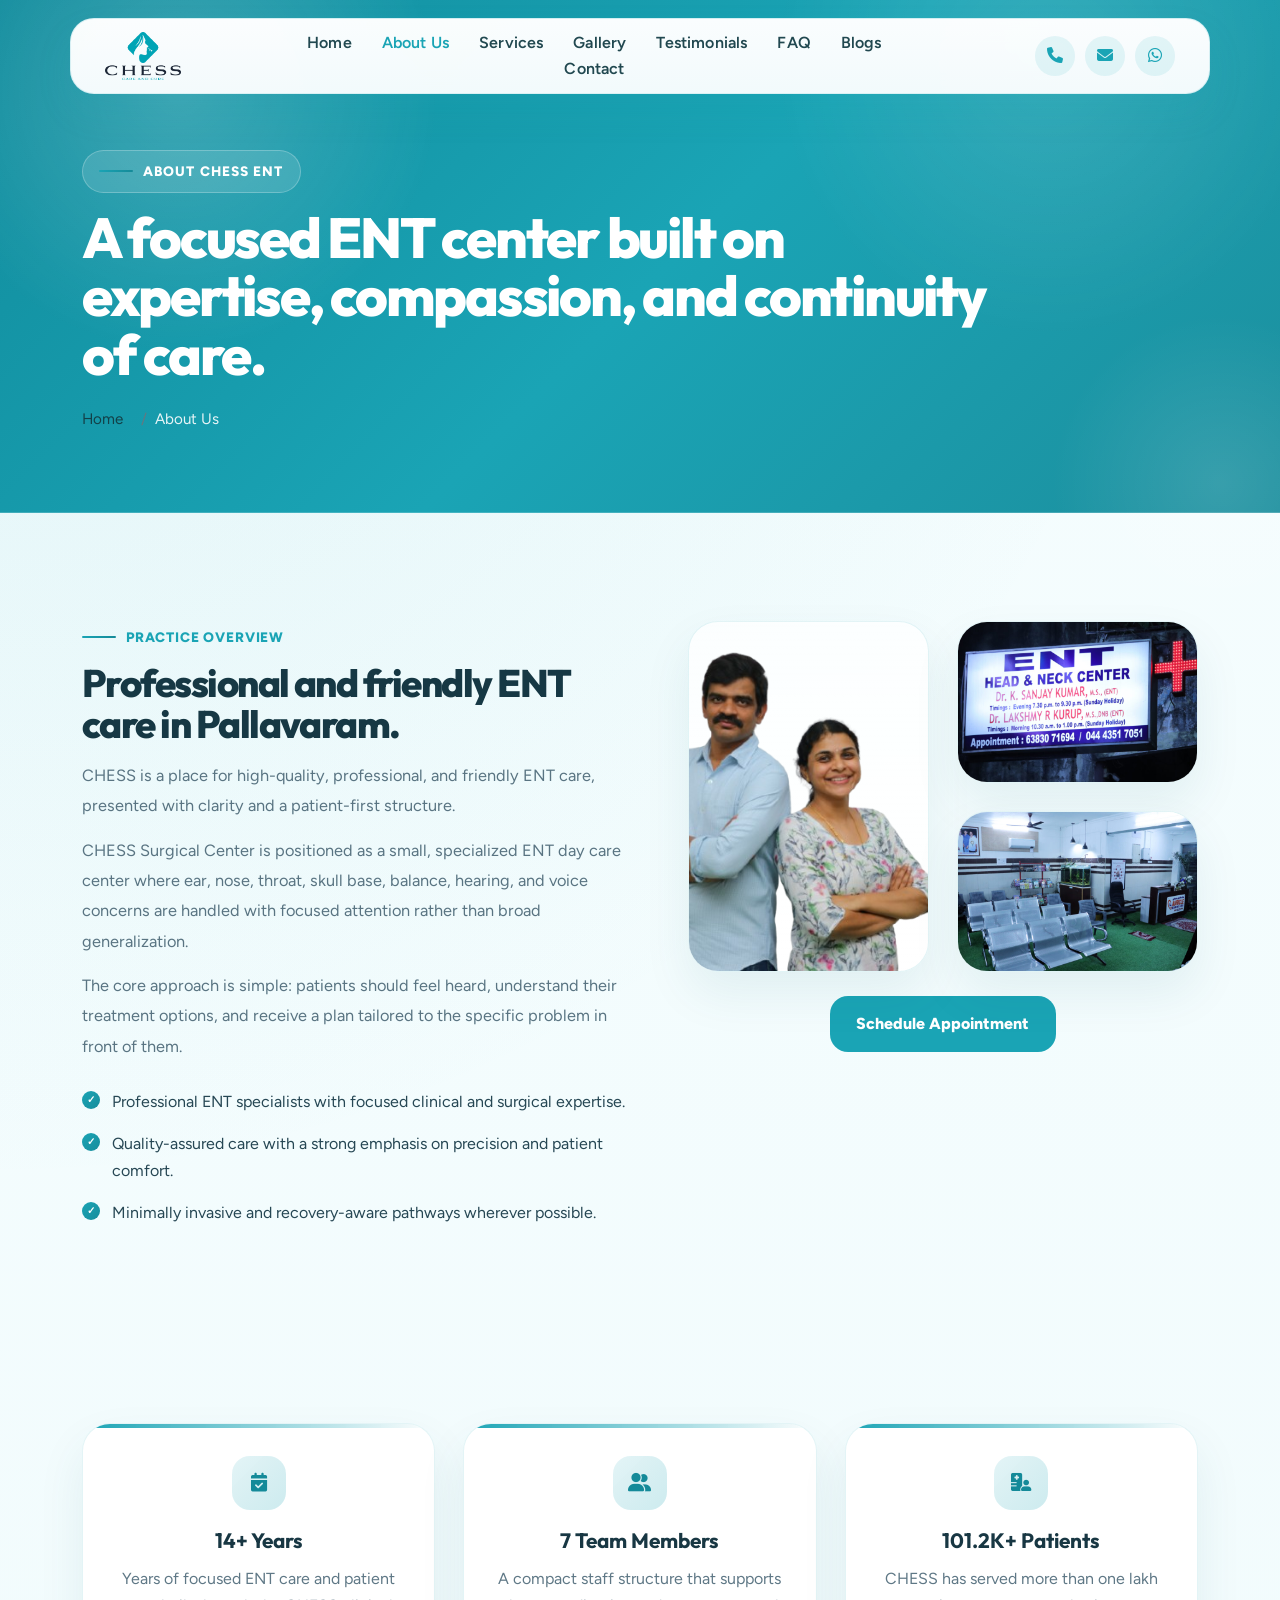
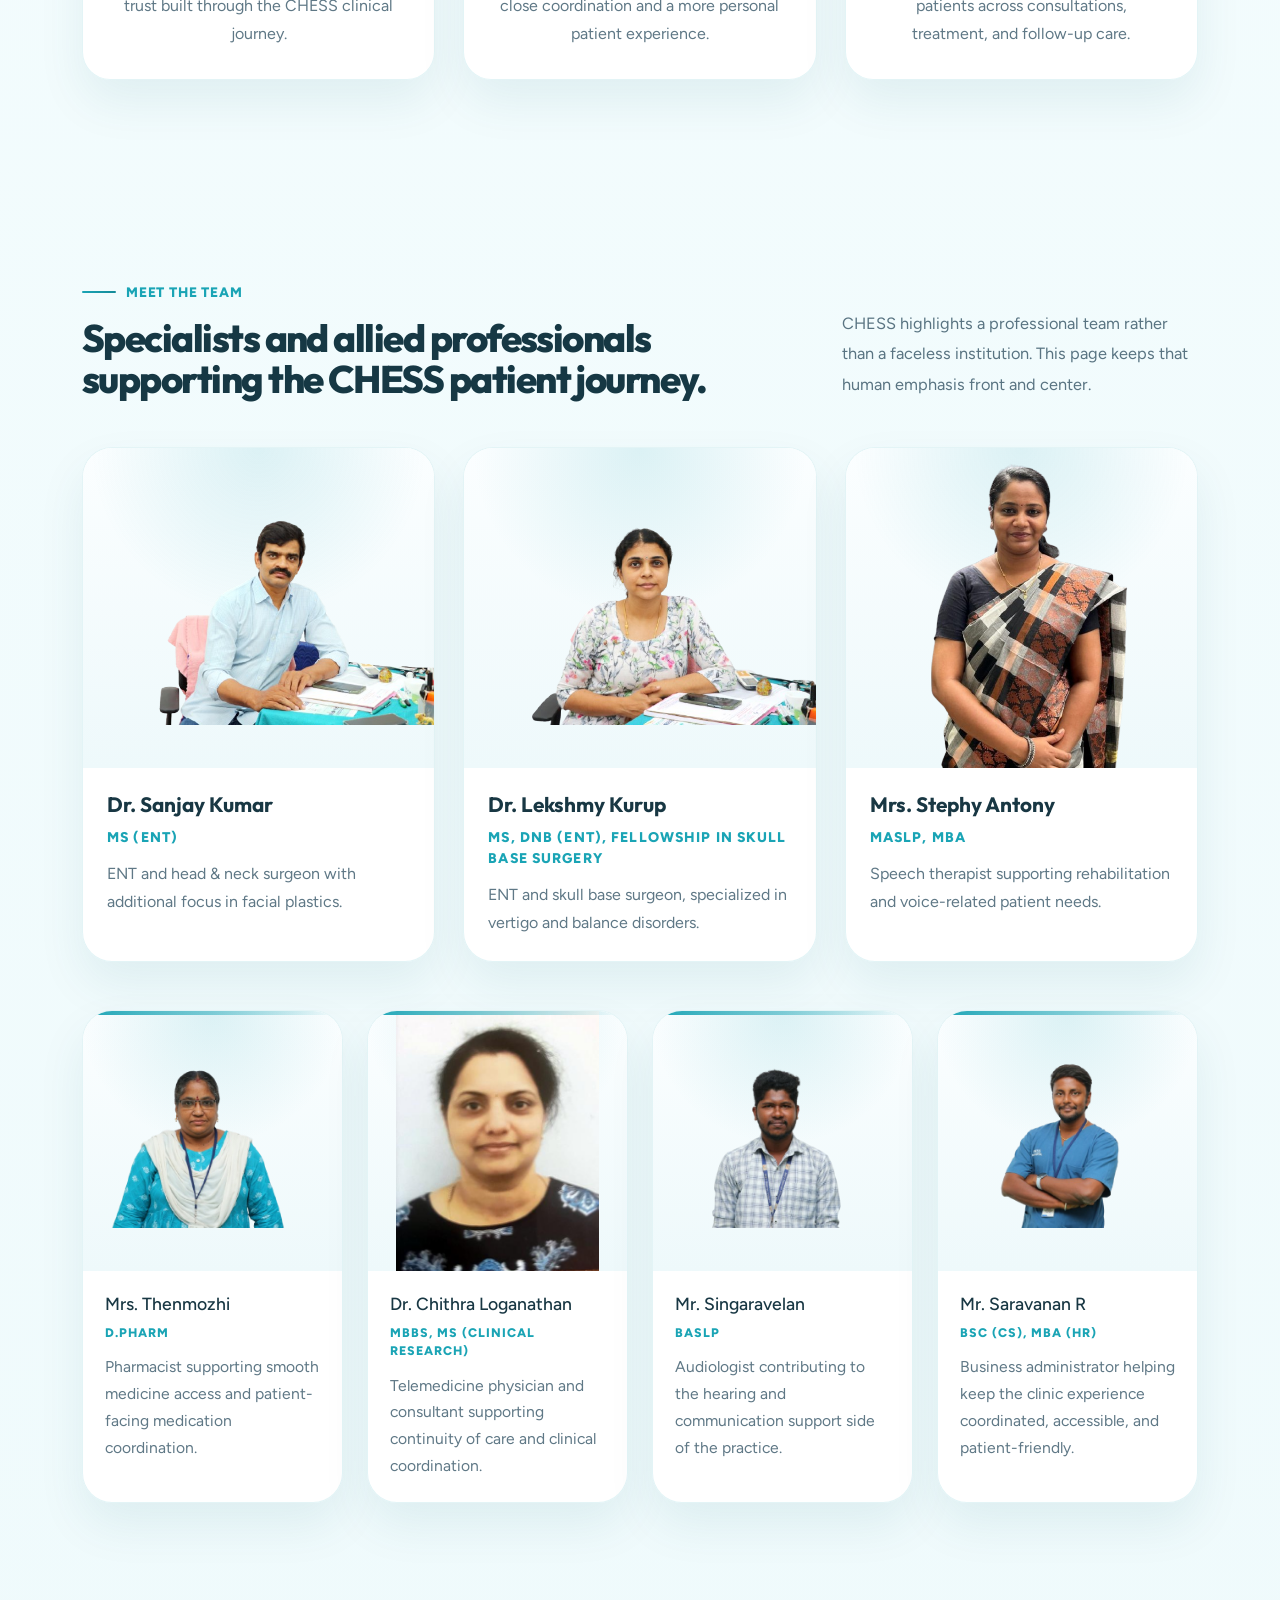
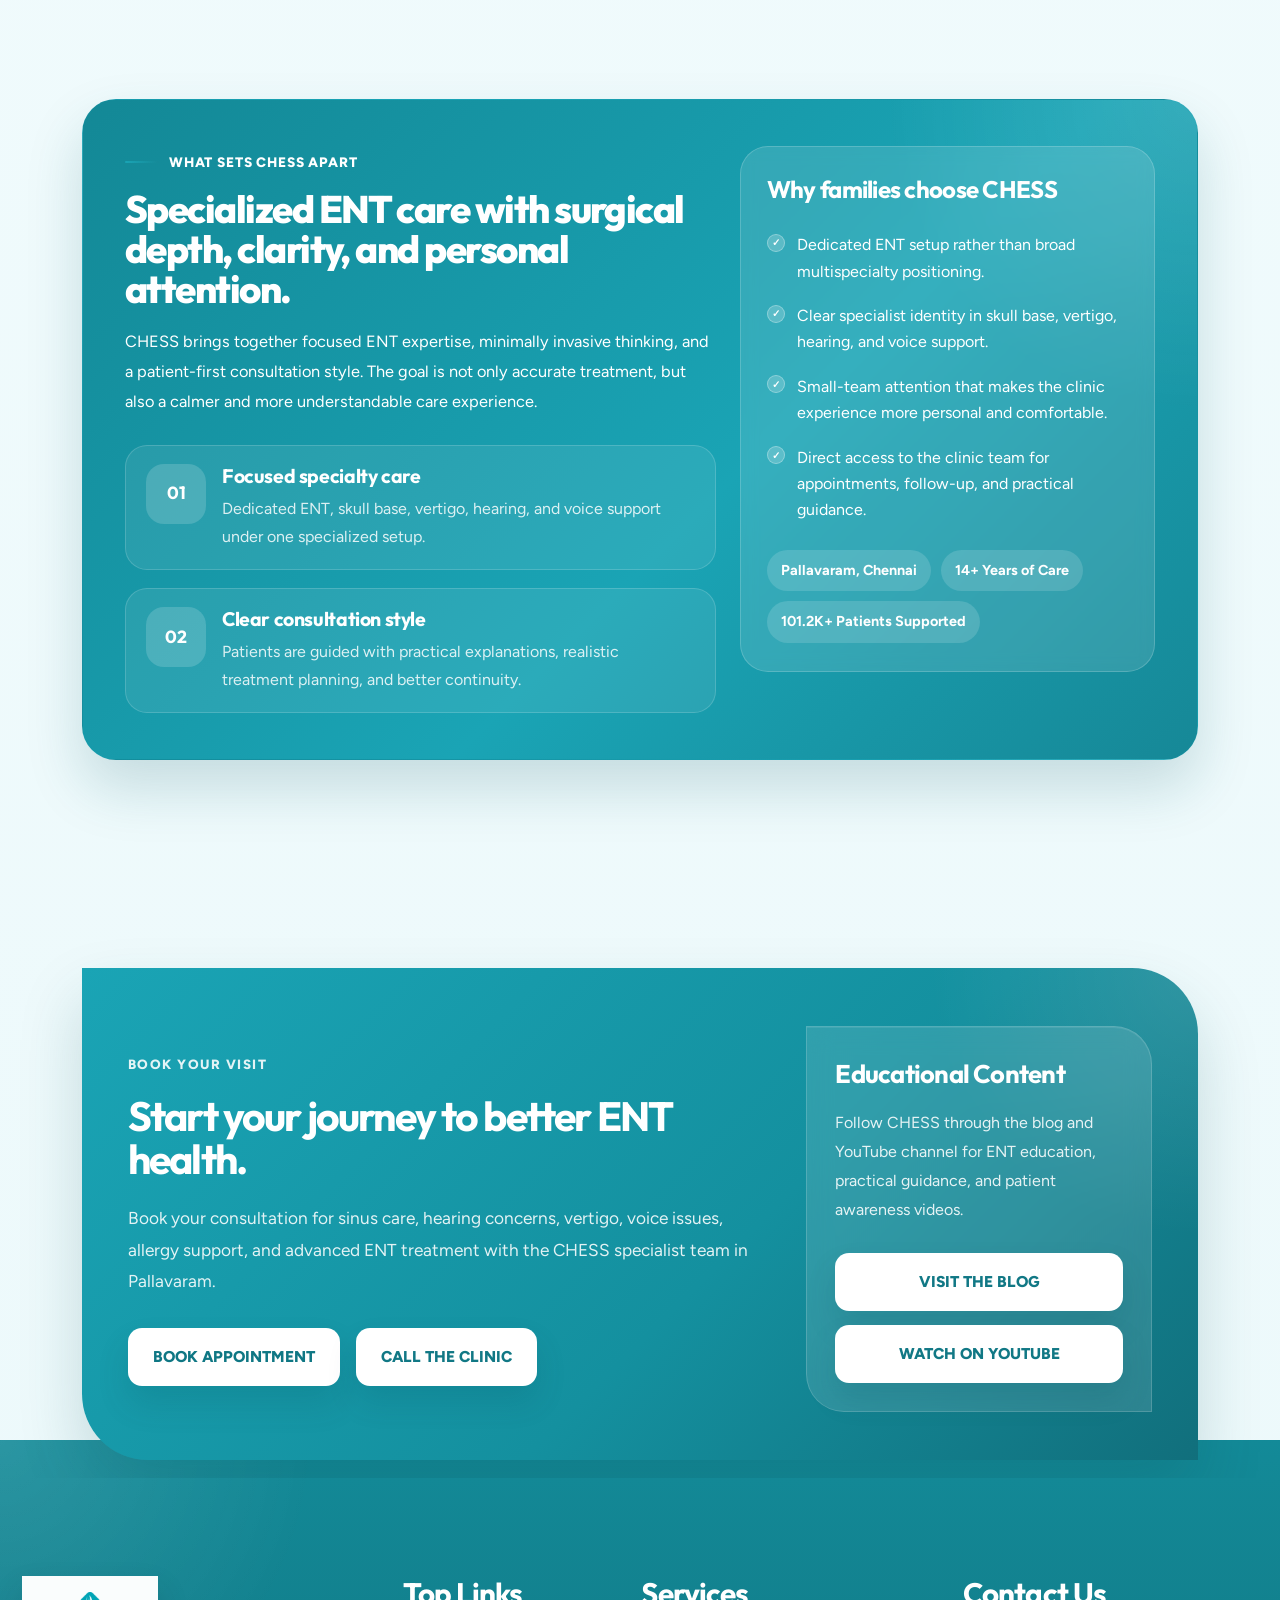
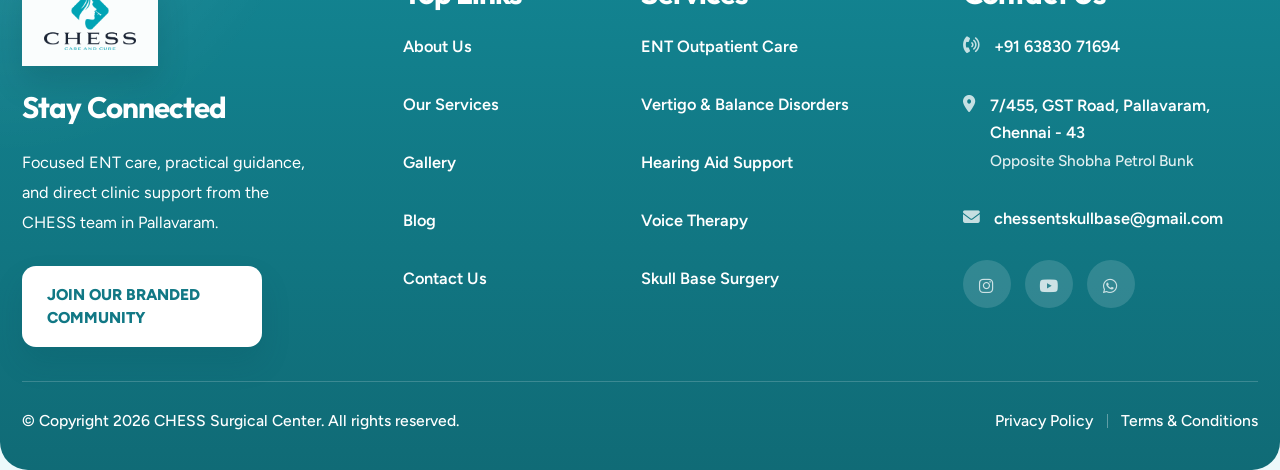
==== about.html @ 8b51508a "Initial commit" ====
<!DOCTYPE html>
<html lang="en">
<head>
  <meta charset="UTF-8">
  <meta name="viewport" content="width=device-width, initial-scale=1.0">
  <title>About CHESS ENT | CHESS Surgical Center</title>
  <meta name="description" content="Learn about CHESS ENT in Pallavaram, Chennai, including the specialist team, patient-first approach, and focused ENT care philosophy of CHESS Surgical Center.">
  <link rel="icon" href="assets/img/chessent/logo.png" type="image/png">
  <link rel="stylesheet" href="assets/css/plugins/bootstrap.min.css">
  <link rel="stylesheet" href="assets/css/plugins/fontawesome.css">
  <link rel="stylesheet" href="assets/css/plugins/owlcarousel.min.css">
  <link rel="stylesheet" href="assets/css/plugins/magnific-popup.css">
  <link rel="stylesheet" href="assets/css/plugins/nice-select.css">
  <link rel="stylesheet" href="assets/css/plugins/aos.css">
  <link rel="stylesheet" href="assets/css/main.css">
  <link rel="stylesheet" href="assets/css/chessent.css">
</head>
<body class="homepage8-body chessent-site chessent-index chessent-inner-page">
  <div class="chessent-preloader" data-chessent-preloader aria-hidden="true">
    <div class="chessent-preloader__panel">
      <div class="chessent-preloader__visual">
        <svg class="chessent-preloader__svg" viewBox="0 0 240 240" xmlns="http://www.w3.org/2000/svg" role="presentation">
          <defs>
            <linearGradient id="chessent-loader-gradient" x1="36" y1="36" x2="204" y2="204" gradientUnits="userSpaceOnUse">
              <stop offset="0%" stop-color="#1aa4b5"></stop>
              <stop offset="100%" stop-color="#117684"></stop>
            </linearGradient>
            <clipPath id="chessent-loader-logo-clip">
              <circle cx="120" cy="120" r="40"></circle>
            </clipPath>
          </defs>
          <circle class="chessent-preloader__orbit chessent-preloader__orbit--outer" cx="120" cy="120" r="92" stroke="url(#chessent-loader-gradient)"></circle>
          <circle class="chessent-preloader__orbit chessent-preloader__orbit--inner" cx="120" cy="120" r="74"></circle>
          <path class="chessent-preloader__pulse" d="M40 124h34l16-28 27 50 20-31 16 9h47"></path>
          <g class="chessent-preloader__logo-mark">
            <circle class="chessent-preloader__logo-disc" cx="120" cy="120" r="50"></circle>
            <image class="chessent-preloader__logo-image" href="assets/img/chessent/logo.png" x="24" y="82" width="192" height="120" clip-path="url(#chessent-loader-logo-clip)" preserveAspectRatio="xMidYMid meet"></image>
          </g>
        </svg>
      </div>
      <p class="chessent-preloader__eyebrow">CHESS Surgical Center</p>
      <p class="chessent-preloader__copy">Preparing your visit<span></span></p>
    </div>
  </div>
  <header class="vl-header-area vl-transparent-header">
    <div class="container">
      <div class="row align-items-center row-bg1">
        <div class="col-lg-2 col-7">
          <div class="vl-logo">
            <a href="index.html" aria-label="CHESS Surgical Center">
              <img src="assets/img/chessent/logo.png" alt="CHESS Surgical Center logo">
            </a>
          </div>
        </div>
        <div class="col-lg-7 d-none d-lg-block">
          <div class="vl-main-menu text-center">
            <nav class="vl-mobile-menu-active">
              <ul>
                <li><a href="index.html">Home</a></li>
                <li><a href="about.html" class="nav-link active">About Us</a></li>
                <li><a href="services.html">Services</a></li>
                <li><a href="Gallery.html">Gallery</a></li>
                <li><a href="testimonial.html">Testimonials</a></li>
                <li><a href="faq.html">FAQ</a></li>
                <li><a href="https://drksk.exlyapp.com/blog" target="_blank" rel="noopener noreferrer">Blogs</a></li>
                <li><a href="contact.html">Contact</a></li>
              </ul>
            </nav>
          </div>
        </div>
        <div class="col-lg-3 col-5">
          <div class="vl-hero-btn d-none d-lg-block">
            <div class="btn-area1 text-end">
              <ul>
                <li><a href="tel:+916383071694" aria-label="Call CHESS Surgical Center"><i class="fa-solid fa-phone"></i></a></li>
                <li><a href="mailto:chessentskullbase@gmail.com" aria-label="Email CHESS Surgical Center"><i class="fa-solid fa-envelope"></i></a></li>
                <li><a href="https://wa.me/916383071694" target="_blank" rel="noopener noreferrer" aria-label="WhatsApp CHESS Surgical Center"><i class="fa-brands fa-whatsapp"></i></a></li>
              </ul>
            </div>
          </div>
          <div class="vl-header-action-item d-lg-none">
            <button class="vl-offcanvas-toggle" type="button" aria-label="Open menu">
              <i class="fa-solid fa-bars-staggered"></i>
            </button>
          </div>
        </div>
      </div>
    </div>
  </header>

  <div class="vl-offcanvas">
    <div class="vl-offcanvas-header d-flex align-items-center justify-content-between mb-30">
      <div class="vl-offcanvas-logo-wrap">
        <img class="vl-offcanvas-logo" src="assets/img/chessent/logo.png" alt="CHESS Surgical Center logo">
      </div>
      <div class="vl-offcanvas-close">
        <button class="vl-offcanvas-close-toggle" type="button" aria-label="Close menu">
          <i class="fa-solid fa-xmark"></i>
        </button>
      </div>
    </div>
    <div class="vl-offcanvas-menu mb-40">
      <nav></nav>
    </div>
    <div class="vl-offcanvas-info mb-30">
      <span><a href="tel:+916383071694"><i class="fa-solid fa-phone"></i> +91 63830 71694</a></span>
      <span><a href="tel:+917449220100"><i class="fa-solid fa-phone-volume"></i> +91 74492 20100</a></span>
      <span><a href="mailto:chessentskullbase@gmail.com"><i class="fa-solid fa-envelope"></i> chessentskullbase@gmail.com</a></span>
      <span><a href="contact.html"><i class="fa-solid fa-location-dot"></i> 7/455, GST Road, Pallavaram, Chennai - 43</a></span>
    </div>
    <div class="jyoti-community-card chessent-offcanvas-card">
      <h3>Focused ENT care with direct access to the clinic team.</h3>
      <p>Calling time is 10 AM to 10 PM. Book appointments quickly through phone or WhatsApp.</p>
      <a class="jyoti-community-btn chessent-community-btn" href="https://wa.me/916383071694" target="_blank" rel="noopener noreferrer">Book Appointment on WhatsApp</a>
    </div>
  </div>
  <div class="vl-offcanvas-overlay"></div>

  <main>
    <section class="page-hero">
      <div class="container">
        <span class="section-kicker text-white">About CHESS ENT</span>
        <h1 class="section-heading text-white">A focused ENT center built on expertise, compassion, and continuity of care.</h1>
        <nav aria-label="breadcrumb">
          <ol class="breadcrumb mb-0">
            <li class="breadcrumb-item"><a href="index.html">Home</a></li>
            <li class="breadcrumb-item active text-white" aria-current="page">About Us</li>
          </ol>
        </nav>
      </div>
    </section>

    <section class="section-space">
      <div class="container">
        <div class="split-panel">
          <div>
            <span class="section-kicker">Practice Overview</span>
            <h2 class="section-heading">Professional and friendly ENT care in Pallavaram.</h2>
            <div class="section-copy mt-3">
              <p>CHESS is a place for high-quality, professional, and friendly ENT care, presented with clarity and a patient-first structure.</p>
              <p>CHESS Surgical Center is positioned as a small, specialized ENT day care center where ear, nose, throat, skull base, balance, hearing, and voice concerns are handled with focused attention rather than broad generalization.</p>
              <p>The core approach is simple: patients should feel heard, understand their treatment options, and receive a plan tailored to the specific problem in front of them.</p>
            </div>
            <ul class="check-list list-unstyled">
              <li>Professional ENT specialists with focused clinical and surgical expertise.</li>
              <li>Quality-assured care with a strong emphasis on precision and patient comfort.</li>
              <li>Minimally invasive and recovery-aware pathways wherever possible.</li>
            </ul>
          </div>
          <div>
            <div class="mosaic-grid">
              <div class="media-shell"><img src="assets/img/chessent/about-team.png" alt="CHESS practice visual"></div>
              <div class="media-shell"><img src="assets/img/chessent/gallery-2.jpg" alt="CHESS doctors"></div>
              <div class="media-shell"><img src="assets/img/chessent/gallery-6.jpg" alt="CHESS clinic space"></div>
            </div>
            <div class="about-image-cta">
              <a class="btn-brand" href="https://drksk.exlyapp.com/7648fef9-ce8d-4b00-85bf-c547a57aedb8" target="_blank" rel="noopener noreferrer">Schedule Appointment</a>
            </div>
          </div>
        </div>
      </div>
    </section>

    <section class="section-space-sm">
      <div class="container">
        <div class="value-stack">
          <article class="surface-card text-center">
            <div class="icon-chip mx-auto"><i class="fa-solid fa-calendar-check"></i></div>
            <h3>14+ Years</h3>
            <p>Years of focused ENT care and patient trust built through the CHESS clinical journey.</p>
          </article>
          <article class="surface-card text-center">
            <div class="icon-chip mx-auto"><i class="fa-solid fa-user-group"></i></div>
            <h3>7 Team Members</h3>
            <p>A compact staff structure that supports close coordination and a more personal patient experience.</p>
          </article>
          <article class="surface-card text-center">
            <div class="icon-chip mx-auto"><i class="fa-solid fa-hospital-user"></i></div>
            <h3>101.2K+ Patients</h3>
            <p>CHESS has served more than one lakh patients across consultations, treatment, and follow-up care.</p>
          </article>
        </div>
      </div>
    </section>

    <section class="section-space">
      <div class="container">
        <div class="row align-items-end g-4">
          <div class="col-lg-8">
            <span class="section-kicker">Meet the Team</span>
            <h2 class="section-heading">Specialists and allied professionals supporting the CHESS patient journey.</h2>
          </div>
          <div class="col-lg-4">
            <div class="section-copy">
              <p>CHESS highlights a professional team rather than a faceless institution. This page keeps that human emphasis front and center.</p>
            </div>
          </div>
        </div>
        <div class="team-grid mt-5">
          <article class="team-card">
            <img src="assets/img/chessent/dr-sanjay.png" alt="Dr. Sanjay Kumar">
            <div class="team-card-body">
              <h3>Dr. Sanjay Kumar</h3>
              <span class="team-role">MS (ENT)</span>
              <div class="team-meta">ENT and head &amp; neck surgeon with additional focus in facial plastics.</div>
            </div>
          </article>
          <article class="team-card">
            <img src="assets/img/chessent/dr-lekshmy.png" alt="Dr. Lekshmy Kurup">
            <div class="team-card-body">
              <h3>Dr. Lekshmy Kurup</h3>
              <span class="team-role">MS, DNB (ENT), Fellowship in Skull Base Surgery</span>
              <div class="team-meta">ENT and skull base surgeon, specialized in vertigo and balance disorders.</div>
            </div>
          </article>
          <article class="team-card">
            <img src="assets/img/chessent/stephy-antony.png" alt="Mrs. Stephy Antony">
            <div class="team-card-body">
              <h3>Mrs. Stephy Antony</h3>
              <span class="team-role">MASLP, MBA</span>
              <div class="team-meta">Speech therapist supporting rehabilitation and voice-related patient needs.</div>
            </div>
          </article>
        </div>

        <div class="support-grid mt-5">
          <article class="support-card team-support-card">
            <img src="assets/img/chessent/thenmozhi.png" alt="Mrs. Thenmozhi">
            <div class="team-card-body">
              <h3>Mrs. Thenmozhi</h3>
              <span class="team-role">D.Pharm</span>
              <p>Pharmacist supporting smooth medicine access and patient-facing medication coordination.</p>
            </div>
          </article>
          <article class="support-card team-support-card">
            <img src="assets/img/chessent/chithra-loganathan.jpeg" alt="Dr. Chithra Loganathan">
            <div class="team-card-body">
              <h3>Dr. Chithra Loganathan</h3>
              <span class="team-role">MBBS, MS (Clinical Research)</span>
              <p>Telemedicine physician and consultant supporting continuity of care and clinical coordination.</p>
            </div>
          </article>
          <article class="support-card team-support-card">
            <img src="assets/img/chessent/singaravelan.png" alt="Mr. Singaravelan">
            <div class="team-card-body">
              <h3>Mr. Singaravelan</h3>
              <span class="team-role">BASLP</span>
              <p>Audiologist contributing to the hearing and communication support side of the practice.</p>
            </div>
          </article>
          <article class="support-card team-support-card">
            <img src="assets/img/chessent/saravanan-r.png" alt="Mr. Saravanan R">
            <div class="team-card-body">
              <h3>Mr. Saravanan R</h3>
              <span class="team-role">BSc (CS), MBA (HR)</span>
              <p>Business administrator helping keep the clinic experience coordinated, accessible, and patient-friendly.</p>
            </div>
          </article>
        </div>
      </div>
    </section>

    <section class="section-space-sm">
      <div class="container">
        <div class="contact-strip chessent-why-strip">
          <div class="row g-4 align-items-start">
            <div class="col-lg-7">
              <span class="section-kicker text-white">What Sets CHESS Apart</span>
              <h2 class="section-heading text-white">Specialized ENT care with surgical depth, clarity, and personal attention.</h2>
              <div class="section-copy mt-3">
                <p>CHESS brings together focused ENT expertise, minimally invasive thinking, and a patient-first consultation style. The goal is not only accurate treatment, but also a calmer and more understandable care experience.</p>
              </div>
              <div class="chessent-why-points">
                <article class="chessent-why-point">
                  <span class="chessent-why-point-number">01</span>
                  <div>
                    <h3>Focused specialty care</h3>
                    <p>Dedicated ENT, skull base, vertigo, hearing, and voice support under one specialized setup.</p>
                  </div>
                </article>
                <article class="chessent-why-point">
                  <span class="chessent-why-point-number">02</span>
                  <div>
                    <h3>Clear consultation style</h3>
                    <p>Patients are guided with practical explanations, realistic treatment planning, and better continuity.</p>
                  </div>
                </article>
              </div>
            </div>
            <div class="col-lg-5">
              <div class="chessent-why-panel">
                <h3>Why families choose CHESS</h3>
                <ul class="check-list list-unstyled mb-0">
                  <li>Dedicated ENT setup rather than broad multispecialty positioning.</li>
                  <li>Clear specialist identity in skull base, vertigo, hearing, and voice support.</li>
                  <li>Small-team attention that makes the clinic experience more personal and comfortable.</li>
                  <li>Direct access to the clinic team for appointments, follow-up, and practical guidance.</li>
                </ul>
                <div class="chessent-why-tags">
                  <span>Pallavaram, Chennai</span>
                  <span>14+ Years of Care</span>
                  <span>101.2K+ Patients Supported</span>
                </div>
              </div>
            </div>
          </div>
        </div>
      </div>
    </section>

    <section class="chessent-footer-cta-section">
      <div class="container">
        <div class="chessent-footer-cta-shell">
          <div class="chessent-footer-cta-main">
            <span class="chessent-footer-cta-kicker">Book Your Visit</span>
            <h2>Start your journey to better ENT health.</h2>
            <p>Book your consultation for sinus care, hearing concerns, vertigo, voice issues, allergy support, and advanced ENT treatment with the CHESS specialist team in Pallavaram.</p>
            <div class="chessent-footer-cta-actions">
              <a href="https://drksk.exlyapp.com/7648fef9-ce8d-4b00-85bf-c547a57aedb8" class="chessent-cta-light-btn" target="_blank" rel="noopener noreferrer">Book Appointment</a>
              <a href="tel:+916383071694" class="chessent-cta-accent-btn">Call the Clinic</a>
            </div>
          </div>
          <aside class="chessent-footer-cta-side">
            <h3>Educational Content</h3>
            <p>Follow CHESS through the blog and YouTube channel for ENT education, practical guidance, and patient awareness videos.</p>
            <div class="chessent-footer-cta-side-actions">
              <a href="https://drksk.exlyapp.com/blog" target="_blank" rel="noopener noreferrer">Visit the Blog</a>
              <a href="https://youtube.com/@chessentsurgicalcenter?si=B1ahD-DHLv05s_jC" target="_blank" rel="noopener noreferrer">Watch on YouTube</a>
            </div>
          </aside>
        </div>
      </div>
    </section>
  </main>

  <footer class="vl-footer6-section-area">
    <div class="container">
      <div class="chessent-footer-grid">
        <div class="chessent-footer-brand">
          <div class="chessent-footer-logo-badge">
            <img src="assets/img/chessent/logo.png" alt="CHESS Surgical Center logo">
          </div>
          <h3>Stay Connected</h3>
          <p>Focused ENT care, practical guidance, and direct clinic support from the CHESS team in Pallavaram.</p>
          <a class="chessent-footer-join-btn" href="https://drksk.exlyapp.com/f19cac8b-d568-4418-a63f-c0035a0ec953" target="_blank" rel="noopener noreferrer">Join Our Branded Community</a>
        </div>
        <div class="chessent-footer-links">
          <h3>Top Links</h3>
          <ul class="list-unstyled">
            <li><a href="about.html">About Us</a></li>
            <li><a href="services.html">Our Services</a></li>
            <li><a href="Gallery.html">Gallery</a></li>
            <li><a href="https://drksk.exlyapp.com/blog" target="_blank" rel="noopener noreferrer">Blog</a></li>
            <li><a href="contact.html">Contact Us</a></li>
          </ul>
        </div>
        <div class="chessent-footer-links">
          <h3>Services</h3>
          <ul class="list-unstyled">
            <li><a href="services.html">ENT Outpatient Care</a></li>
            <li><a href="services.html">Vertigo &amp; Balance Disorders</a></li>
            <li><a href="services.html">Hearing Aid Support</a></li>
            <li><a href="services.html">Voice Therapy</a></li>
            <li><a href="services.html">Skull Base Surgery</a></li>
          </ul>
        </div>
        <div class="chessent-footer-contact">
          <h3>Contact Us</h3>
          <ul class="list-unstyled">
            <li><i class="fa-solid fa-phone-volume"></i><a href="tel:+916383071694">+91 63830 71694</a></li>
            <li><i class="fa-solid fa-location-dot"></i><a href="contact.html">7/455, GST Road, Pallavaram, Chennai - 43<br><span class="chessent-address-landmark">Opposite Shobha Petrol Bunk</span></a></li>
            <li><i class="fa-solid fa-envelope"></i><a href="mailto:chessentskullbase@gmail.com">chessentskullbase@gmail.com</a></li>
          </ul>
          <ul class="social-links list-unstyled">
            <li><a href="https://www.instagram.com/chess_entsurgicalcenter/" target="_blank" rel="noopener noreferrer" aria-label="Instagram"><i class="fa-brands fa-instagram"></i></a></li>
            <li><a href="https://youtube.com/@chessentsurgicalcenter?si=B1ahD-DHLv05s_jC" target="_blank" rel="noopener noreferrer" aria-label="YouTube"><i class="fa-brands fa-youtube"></i></a></li>
            <li><a href="https://wa.me/916383071694" target="_blank" rel="noopener noreferrer" aria-label="WhatsApp"><i class="fa-brands fa-whatsapp"></i></a></li>
          </ul>
        </div>
      </div>
      <div class="chessent-footer-bottom">
        <span>© Copyright 2026 CHESS Surgical Center. All rights reserved.</span>
        <div class="chessent-footer-bottom-links">
          <a href="contact.html">Privacy Policy</a>
          <a href="contact.html">Terms &amp; Conditions</a>
        </div>
      </div>
    </div>
  </footer>

  <script src="assets/js/plugins/jquery-3-7-1.min.js"></script>
  <script src="assets/js/plugins/bootstrap.min.js"></script>
  <script src="assets/js/plugins/waypoints.js"></script>
  <script src="assets/js/plugins/counter.js"></script>
  <script src="assets/js/plugins/owlcarousel.min.js"></script>
  <script src="assets/js/plugins/magnific-popup.js"></script>
  <script src="assets/js/plugins/nice-select.js"></script>
  <script src="assets/js/plugins/aos.js"></script>
  <script src="assets/js/main.js"></script>
  <script src="assets/js/chessent.js"></script>
</body>
</html>
---- assets/css/plugins/owlcarousel.min.css ----
blog/**
 * Owl Carousel v2.3.4
 * Copyright 2013-2018 David Deutsch
 * Licensed under: SEE LICENSE IN https://github.com/OwlCarousel2/OwlCarousel2/blob/master/LICENSE
 */
 .owl-carousel,.owl-carousel .owl-item{-webkit-tap-highlight-color:transparent;position:relative}.owl-carousel{display:none;width:100%;z-index:1}.owl-carousel .owl-stage{position:relative;-ms-touch-action:pan-Y;touch-action:manipulation;-moz-backface-visibility:hidden}.owl-carousel .owl-stage:after{content:".";display:block;clear:both;visibility:hidden;line-height:0;height:0}.owl-carousel .owl-stage-outer{position:relative;overflow:hidden;-webkit-transform:translate3d(0,0,0)}.owl-carousel .owl-item,.owl-carousel .owl-wrapper{-webkit-backface-visibility:hidden;-moz-backface-visibility:hidden;-ms-backface-visibility:hidden;-webkit-transform:translate3d(0,0,0);-moz-transform:translate3d(0,0,0);-ms-transform:translate3d(0,0,0)}.owl-carousel .owl-item{min-height:1px;float:left;-webkit-backface-visibility:hidden;-webkit-touch-callout:none}.owl-carousel .owl-item img{display:block;width:100%}.owl-carousel .owl-dots.disabled,.owl-carousel .owl-nav.disabled{display:none}.no-js .owl-carousel,.owl-carousel.owl-loaded{display:block}.owl-carousel .owl-dot,.owl-carousel .owl-nav .owl-next,.owl-carousel .owl-nav .owl-prev{cursor:pointer;-webkit-user-select:none;-khtml-user-select:none;-moz-user-select:none;-ms-user-select:none;user-select:none}.owl-carousel .owl-nav button.owl-next,.owl-carousel .owl-nav button.owl-prev,.owl-carousel button.owl-dot{background:0 0;color:inherit;border:none;padding:0!important;font:inherit}.owl-carousel.owl-loading{opacity:0;display:block}.owl-carousel.owl-hidden{opacity:0}.owl-carousel.owl-refresh .owl-item{visibility:hidden}.owl-carousel.owl-drag .owl-item{-ms-touch-action:pan-y;touch-action:pan-y;-webkit-user-select:none;-moz-user-select:none;-ms-user-select:none;user-select:none}.owl-carousel.owl-grab{cursor:move;cursor:grab}.owl-carousel.owl-rtl{direction:rtl}.owl-carousel.owl-rtl .owl-item{float:right}.owl-carousel .animated{animation-duration:1s;animation-fill-mode:both}.owl-carousel .owl-animated-in{z-index:0}.owl-carousel .owl-animated-out{z-index:1}.owl-carousel .fadeOut{animation-name:fadeOut}@keyframes fadeOut{0%{opacity:1}100%{opacity:0}}.owl-height{transition:height .5s ease-in-out}.owl-carousel .owl-item .owl-lazy{opacity:0;transition:opacity .4s ease}.owl-carousel .owl-item .owl-lazy:not([src]),.owl-carousel .owl-item .owl-lazy[src^=""]{max-height:0}.owl-carousel .owl-item img.owl-lazy{transform-style:preserve-3d}.owl-carousel .owl-video-wrapper{position:relative;height:100%;background:#000}.owl-carousel .owl-video-play-icon{position:absolute;height:80px;width:80px;left:50%;top:50%;margin-left:-40px;margin-top:-40px;background:url(owl.video.play.png) no-repeat;cursor:pointer;z-index:1;-webkit-backface-visibility:hidden;transition:transform .1s ease}.owl-carousel .owl-video-play-icon:hover{-ms-transform:scale(1.3,1.3);transform:scale(1.3,1.3)}.owl-carousel .owl-video-playing .owl-video-play-icon,.owl-carousel .owl-video-playing .owl-video-tn{display:none}.owl-carousel .owl-video-tn{opacity:0;height:100%;background-position:center center;background-repeat:no-repeat;background-size:contain;transition:opacity .4s ease}.owl-carousel .owl-video-frame{position:relative;z-index:1;height:100%;width:100%}
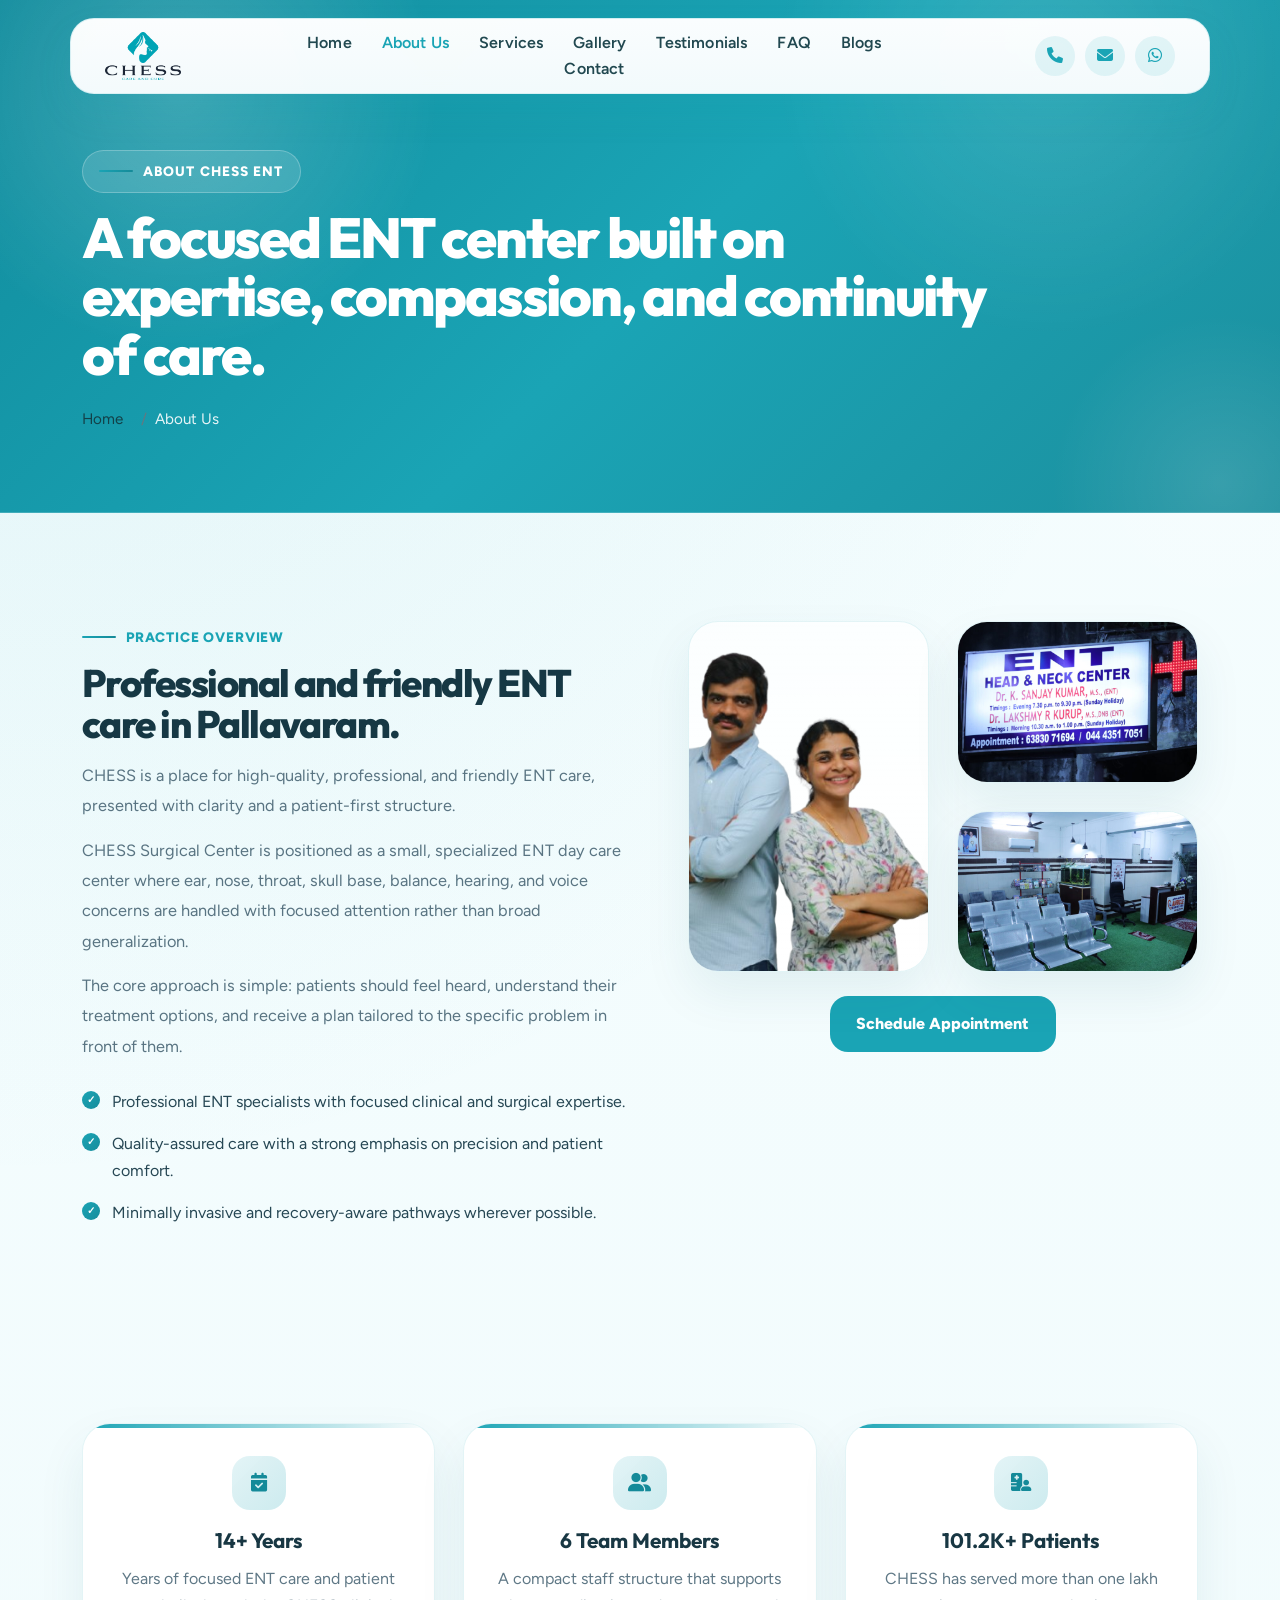
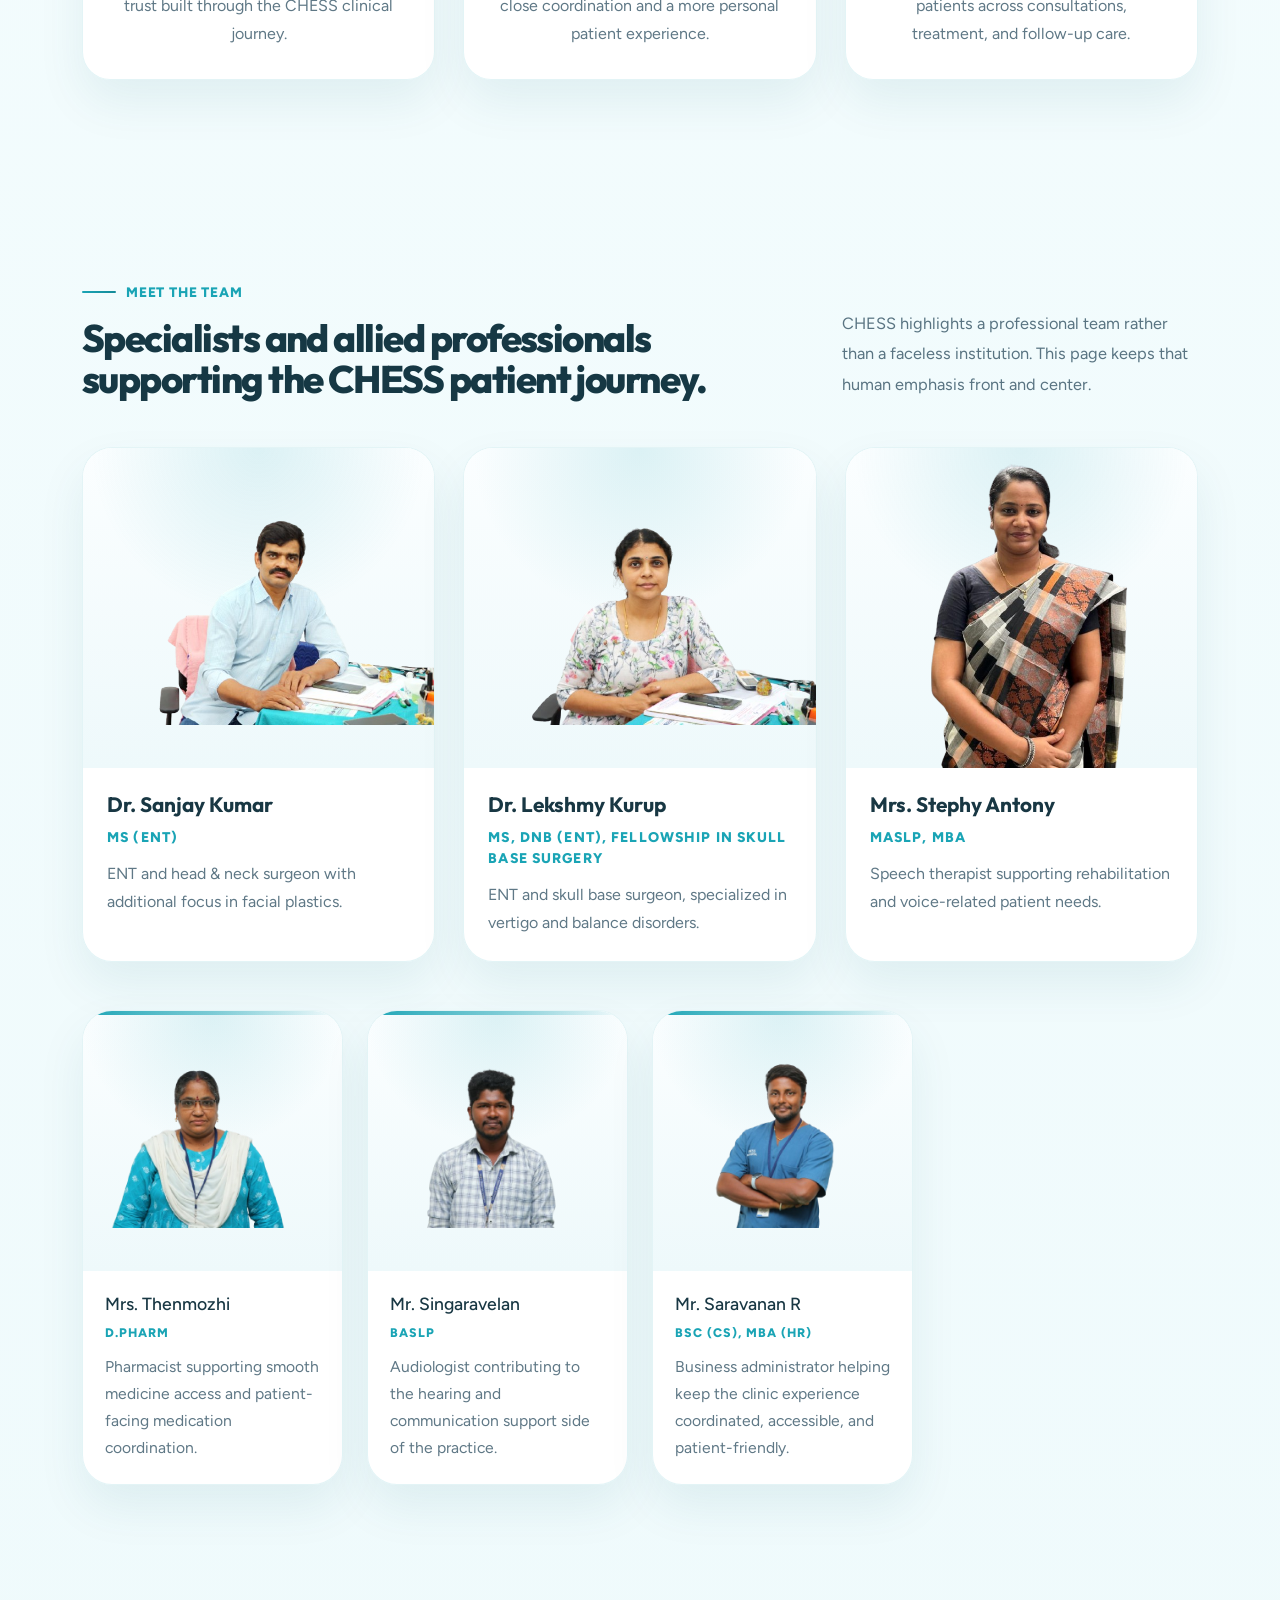
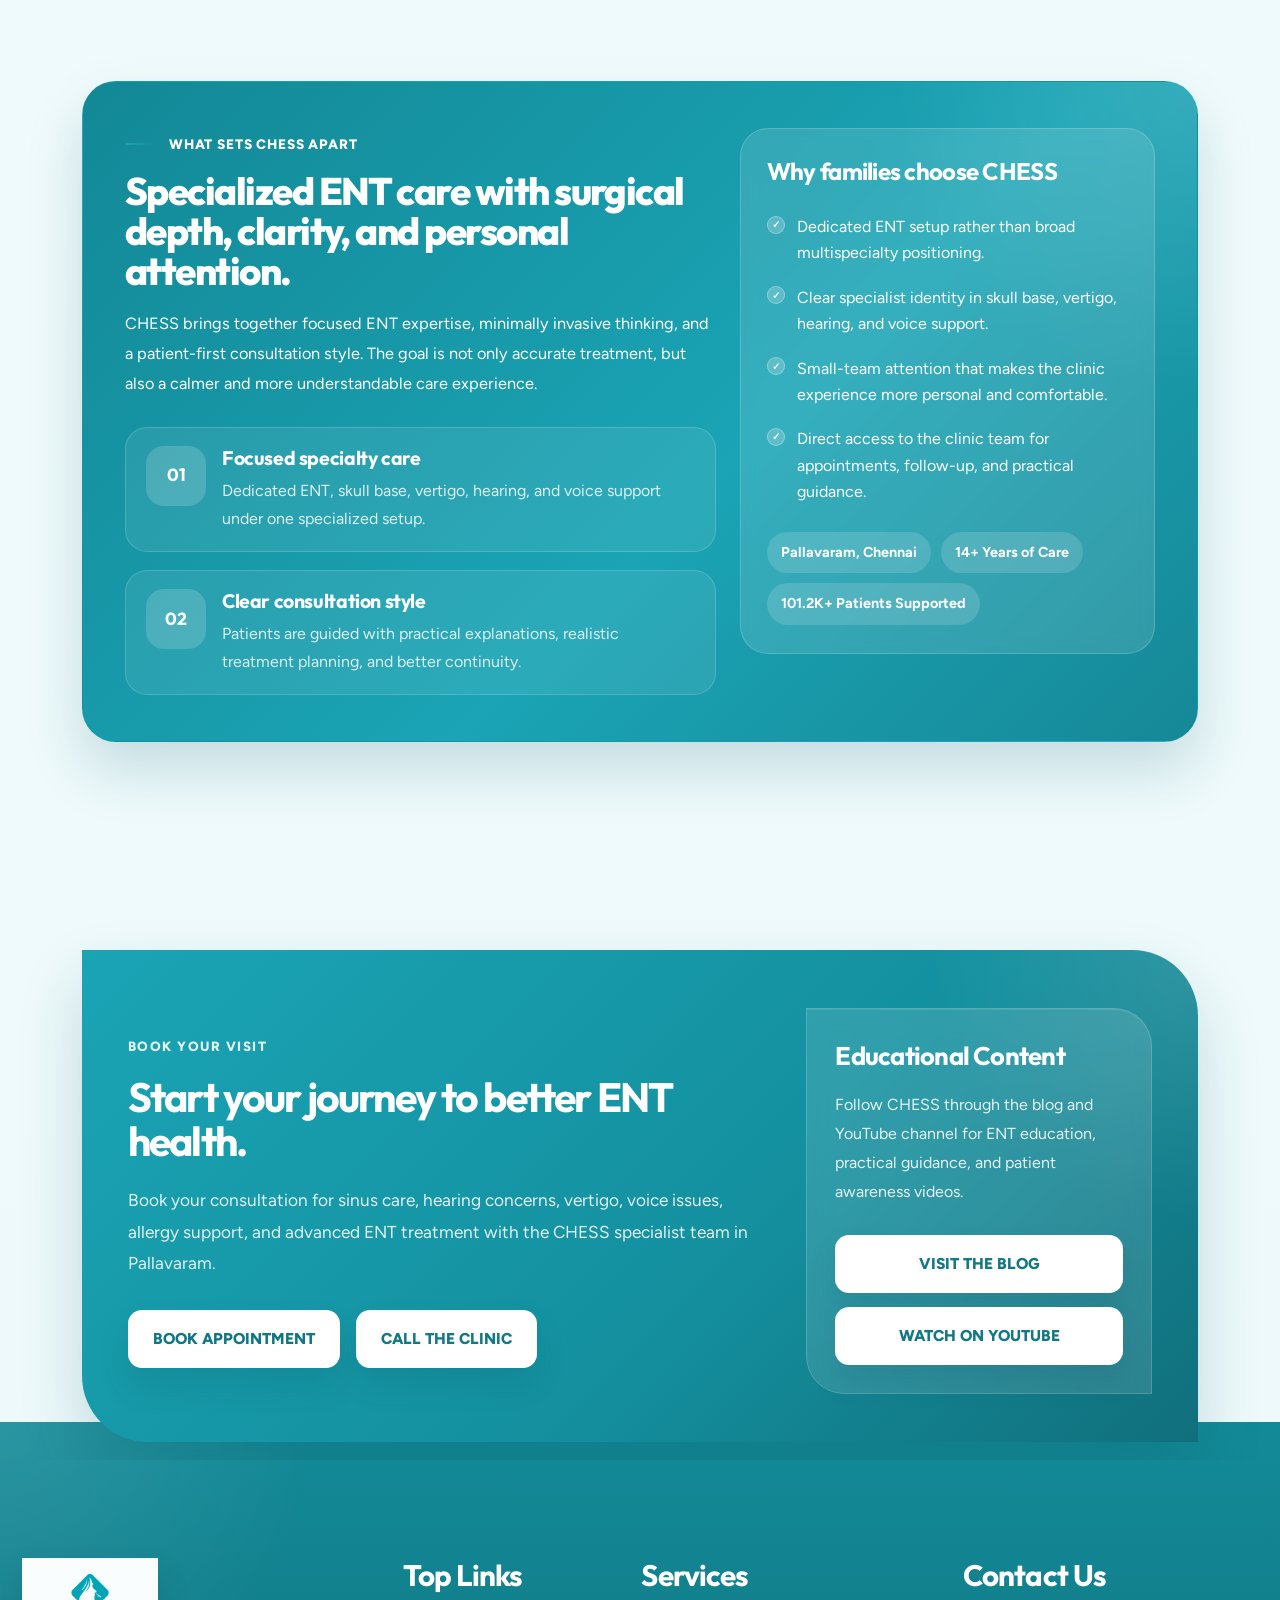
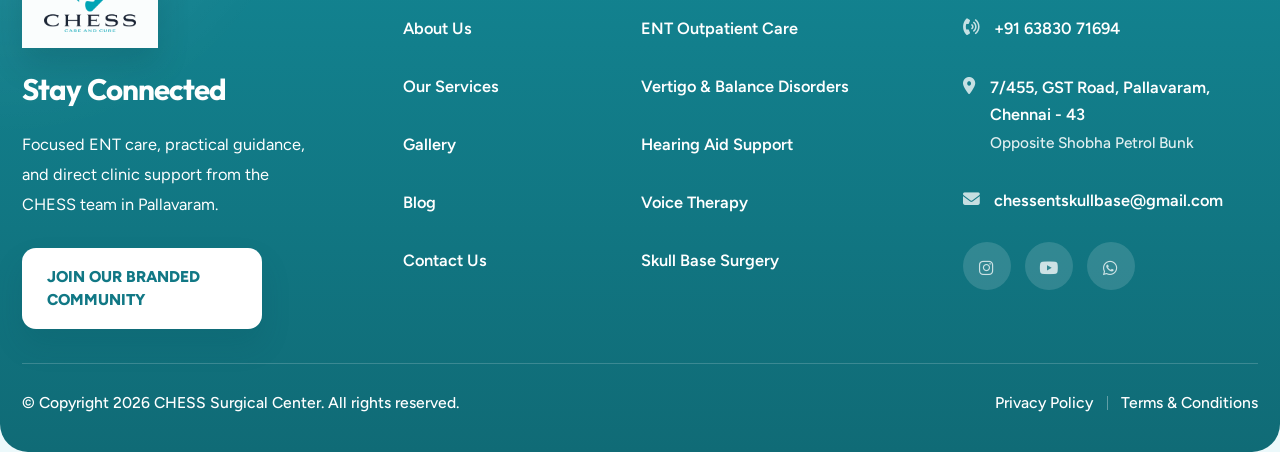
==== commit 7d701b50: "commit" ====
--- a/about.html
+++ b/about.html
@@ -171,7 +171,7 @@
           </article>
           <article class="surface-card text-center">
             <div class="icon-chip mx-auto"><i class="fa-solid fa-user-group"></i></div>
-            <h3>7 Team Members</h3>
+            <h3>6 Team Members</h3>
             <p>A compact staff structure that supports close coordination and a more personal patient experience.</p>
           </article>
           <article class="surface-card text-center">
@@ -230,14 +230,6 @@
               <h3>Mrs. Thenmozhi</h3>
               <span class="team-role">D.Pharm</span>
               <p>Pharmacist supporting smooth medicine access and patient-facing medication coordination.</p>
-            </div>
-          </article>
-          <article class="support-card team-support-card">
-            <img src="assets/img/chessent/chithra-loganathan.jpeg" alt="Dr. Chithra Loganathan">
-            <div class="team-card-body">
-              <h3>Dr. Chithra Loganathan</h3>
-              <span class="team-role">MBBS, MS (Clinical Research)</span>
-              <p>Telemedicine physician and consultant supporting continuity of care and clinical coordination.</p>
             </div>
           </article>
           <article class="support-card team-support-card">
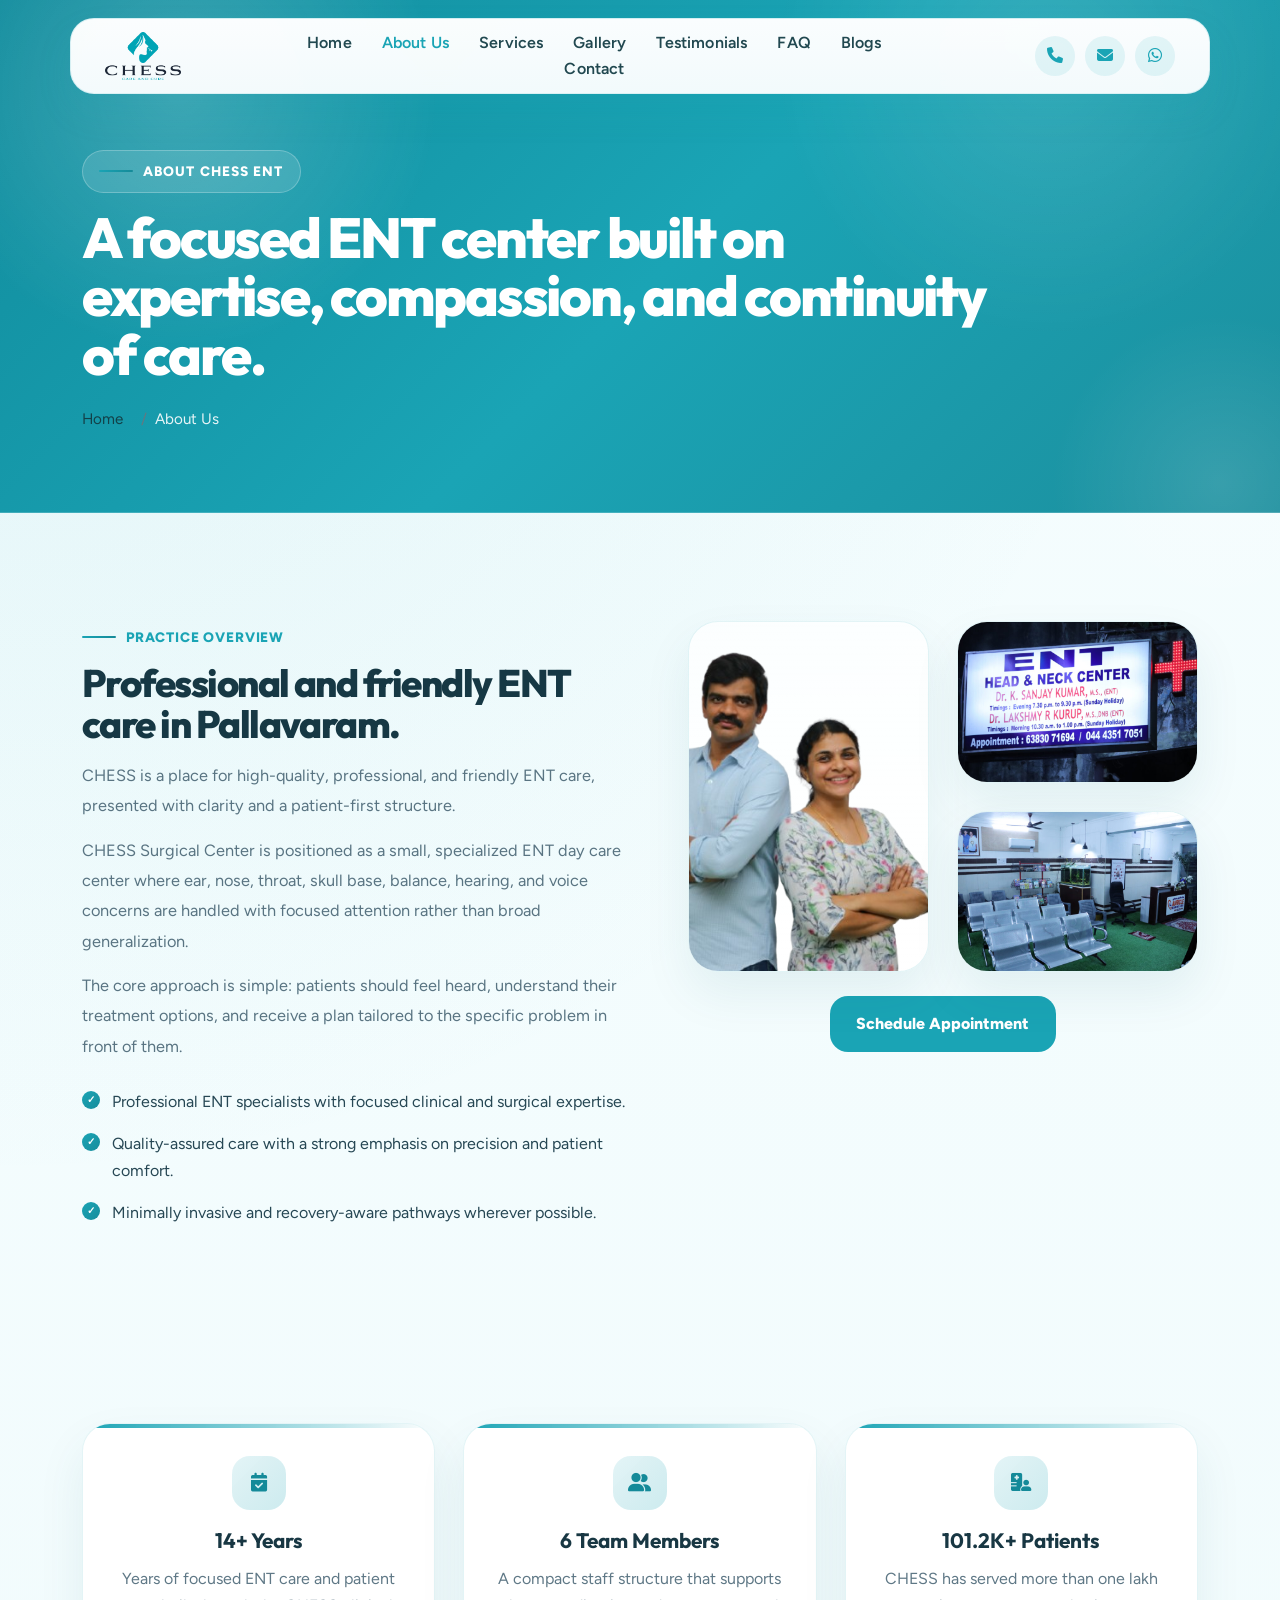
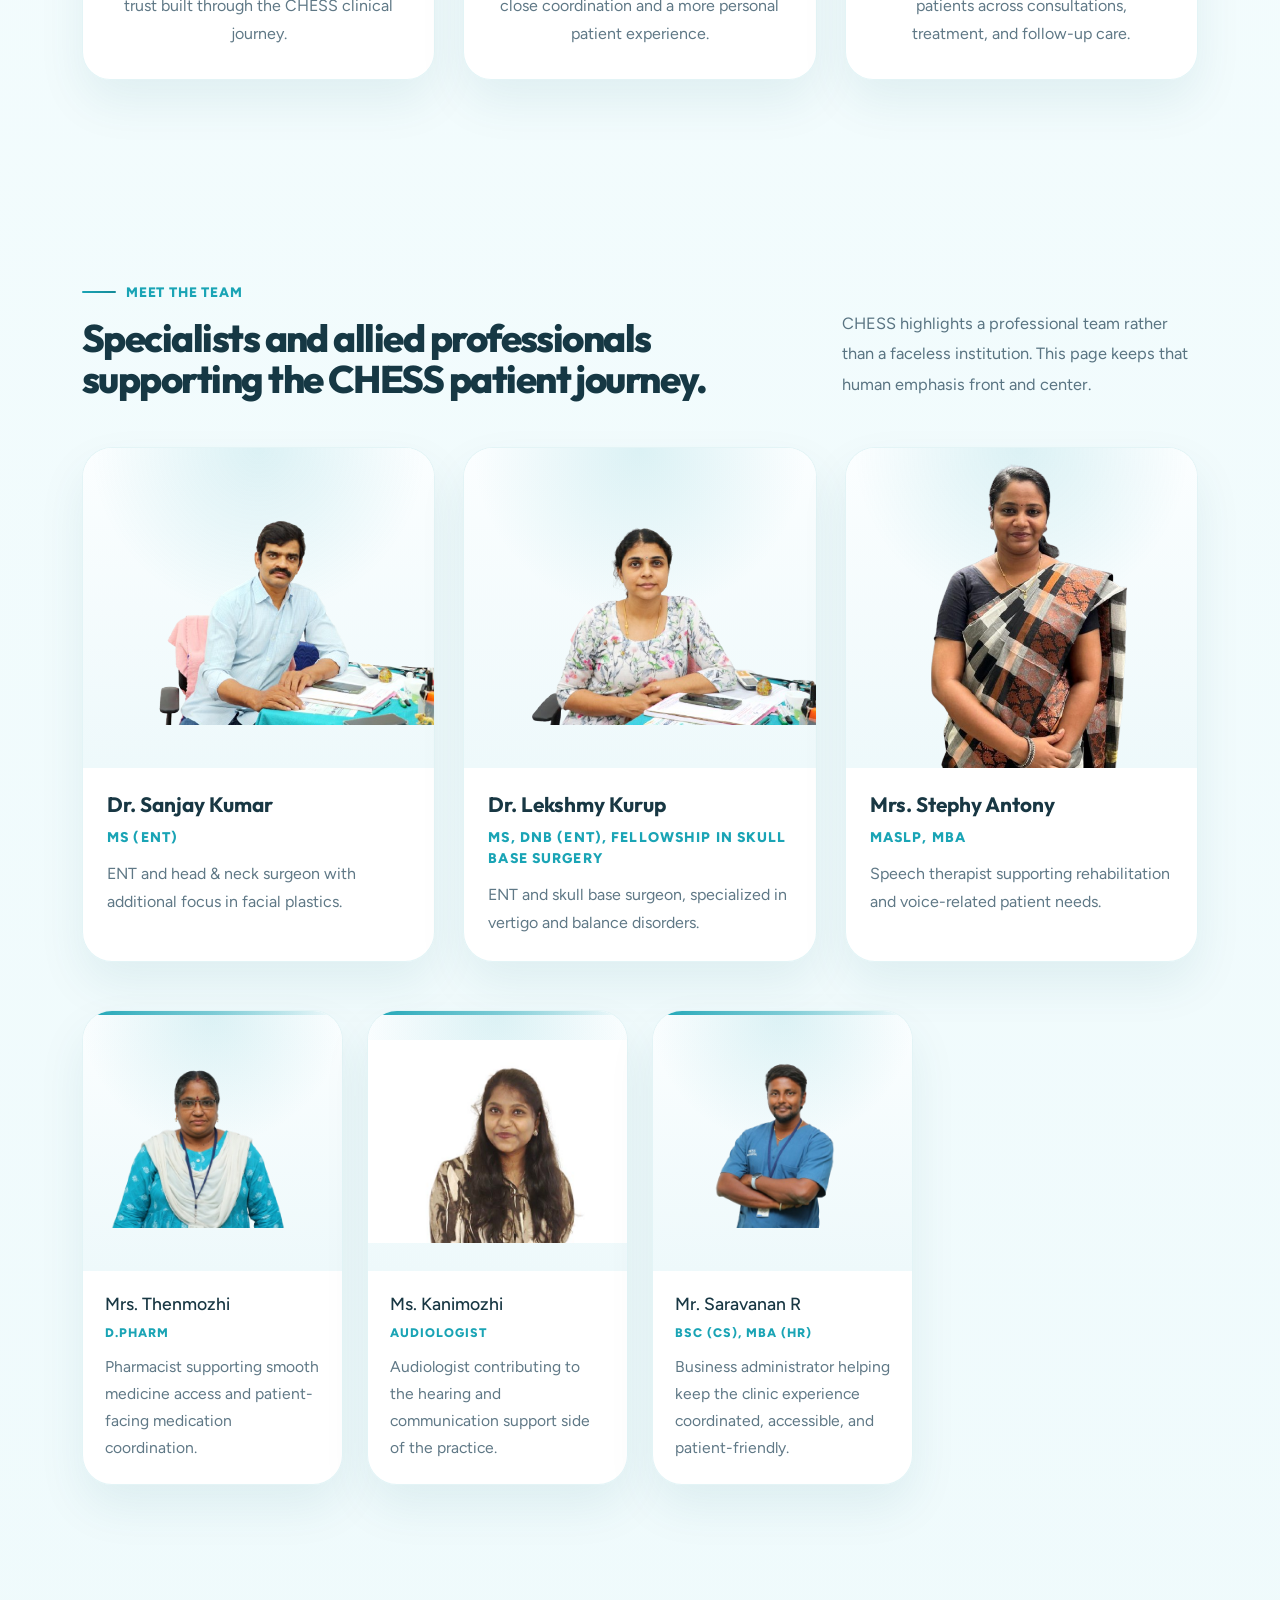
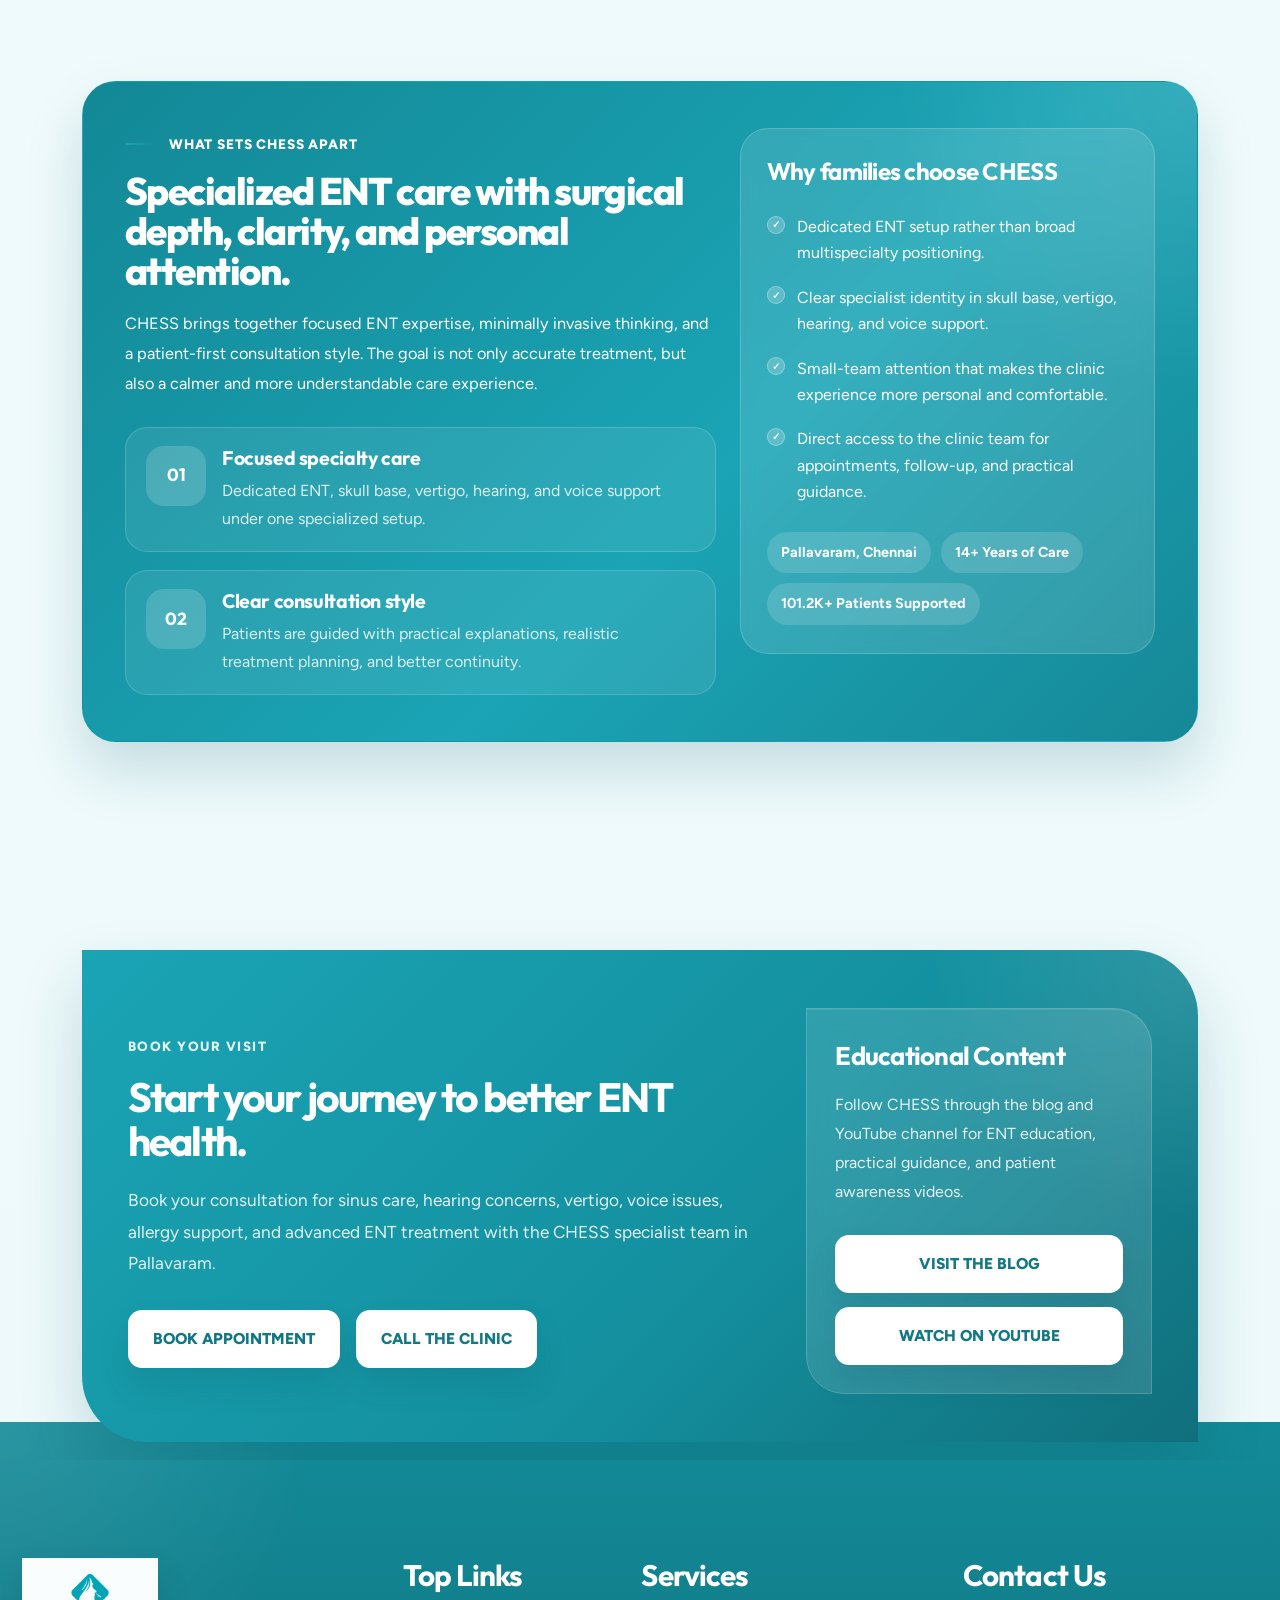
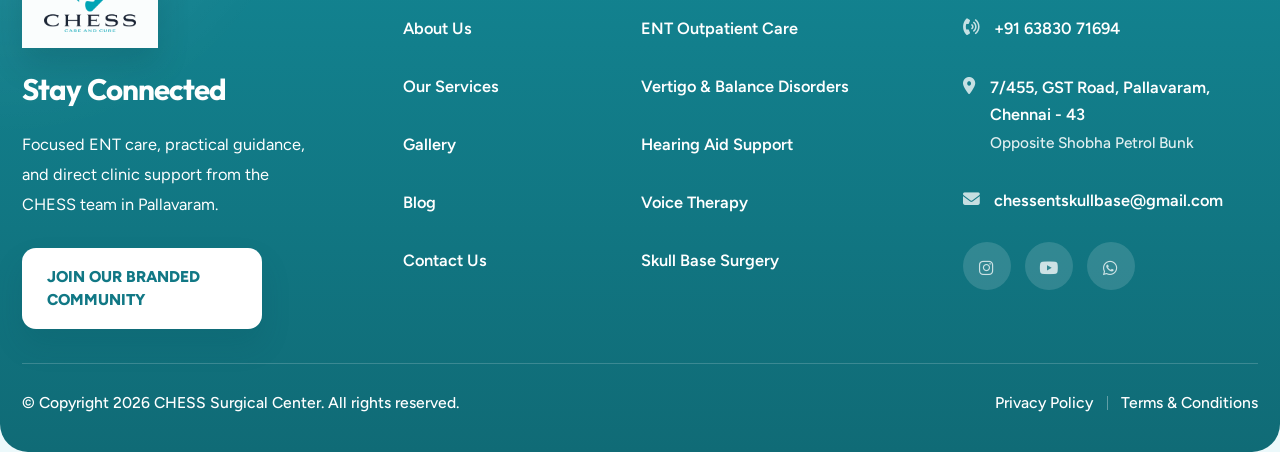
==== commit 5884dd00: "commit" ====
--- a/about.html
+++ b/about.html
@@ -233,10 +233,10 @@
             </div>
           </article>
           <article class="support-card team-support-card">
-            <img src="assets/img/chessent/singaravelan.png" alt="Mr. Singaravelan">
-            <div class="team-card-body">
-              <h3>Mr. Singaravelan</h3>
-              <span class="team-role">BASLP</span>
+            <img src="assets/img/chessent/kanimozhi.jpeg" alt="Ms. Kanimozhi">
+            <div class="team-card-body">
+              <h3>Ms. Kanimozhi</h3>
+              <span class="team-role">Audiologist</span>
               <p>Audiologist contributing to the hearing and communication support side of the practice.</p>
             </div>
           </article>
--- a/assets/css/chessent.css
+++ b/assets/css/chessent.css
@@ -7339,3 +7339,286 @@
     gap: 10px;
   }
 }
+
+.service-card--clickable {
+  cursor: pointer;
+  transition: transform 0.3s ease, box-shadow 0.3s ease, border-color 0.3s ease;
+  position: relative;
+}
+
+.service-card--clickable:hover,
+.service-card--clickable:focus-visible {
+  transform: translateY(-6px);
+  box-shadow: var(--chessent-shadow);
+  border-color: rgba(26, 164, 181, 0.35);
+  outline: none;
+}
+
+.service-card--clickable::after {
+  content: "";
+  position: absolute;
+  top: 16px;
+  right: 16px;
+  width: 38px;
+  height: 38px;
+  border-radius: 999px;
+  background: rgba(26, 164, 181, 0.92);
+  background-image: url("data:image/svg+xml;utf8,<svg xmlns='http://www.w3.org/2000/svg' viewBox='0 0 24 24' fill='none' stroke='white' stroke-width='2.4' stroke-linecap='round' stroke-linejoin='round'><line x1='5' y1='12' x2='19' y2='12'></line><polyline points='12 5 19 12 12 19'></polyline></svg>");
+  background-repeat: no-repeat;
+  background-position: center;
+  background-size: 18px 18px;
+  box-shadow: 0 10px 24px rgba(26, 164, 181, 0.35);
+  opacity: 0;
+  transform: translateY(-6px);
+  transition: opacity 0.3s ease, transform 0.3s ease;
+  pointer-events: none;
+}
+
+.service-card--clickable:hover::after,
+.service-card--clickable:focus-visible::after {
+  opacity: 1;
+  transform: translateY(0);
+}
+
+.service-card-readmore {
+  display: inline-flex;
+  align-items: center;
+  gap: 8px;
+  margin-top: 18px;
+  color: var(--chessent-primary);
+  font-family: "Outfit", sans-serif;
+  font-weight: 700;
+  font-size: 0.95rem;
+  letter-spacing: 0.01em;
+}
+
+.service-card-readmore i {
+  transition: transform 0.3s ease;
+}
+
+.service-card--clickable:hover .service-card-readmore i,
+.service-card--clickable:focus-visible .service-card-readmore i {
+  transform: translateX(4px);
+}
+
+.chessent-service-modal .modal-content {
+  border: 1px solid rgba(16, 33, 54, 0.08);
+  border-radius: 24px;
+  background: var(--chessent-white);
+  box-shadow: var(--chessent-shadow);
+  overflow: hidden;
+}
+
+.chessent-service-modal .modal-header {
+  align-items: flex-start;
+  gap: 16px;
+  padding: 28px 32px 18px;
+  border-bottom: 1px solid var(--chessent-border);
+  background: linear-gradient(135deg, var(--chessent-pale), var(--chessent-warm));
+}
+
+.chessent-service-modal .modal-header .section-kicker {
+  margin-bottom: 6px;
+}
+
+.chessent-service-modal .modal-title {
+  margin: 0;
+  font-family: "Outfit", sans-serif;
+  font-size: 1.85rem;
+  font-weight: 800;
+  color: var(--chessent-ink);
+  line-height: 1.25;
+}
+
+.chessent-service-modal .btn-close {
+  margin: 4px 0 0;
+  opacity: 0.65;
+  transition: opacity 0.2s ease;
+}
+
+.chessent-service-modal .btn-close:hover {
+  opacity: 1;
+}
+
+.chessent-service-modal .modal-body {
+  padding: 26px 32px 30px;
+  color: var(--chessent-muted);
+  font-size: 1rem;
+  line-height: 1.78;
+}
+
+.chessent-service-modal .modal-body p {
+  margin-bottom: 16px;
+}
+
+.chessent-service-modal .modal-body p:last-child {
+  margin-bottom: 0;
+}
+
+.chessent-service-modal .modal-subheading {
+  margin: 26px 0 12px;
+  font-family: "Outfit", sans-serif;
+  font-size: 1.18rem;
+  font-weight: 700;
+  color: var(--chessent-ink);
+}
+
+.chessent-service-modal .modal-list {
+  padding-left: 20px;
+  margin: 0 0 16px;
+}
+
+.chessent-service-modal .modal-list li {
+  margin-bottom: 10px;
+  color: var(--chessent-muted);
+  line-height: 1.72;
+}
+
+.chessent-service-modal .modal-list li::marker {
+  color: var(--chessent-primary);
+}
+
+.modal-gallery {
+  display: grid;
+  grid-template-columns: repeat(2, 1fr);
+  gap: 16px;
+  margin: 18px 0 22px;
+}
+
+.modal-gallery__item {
+  margin: 0;
+  border-radius: 18px;
+  overflow: hidden;
+  background: var(--chessent-pale);
+  border: 1px solid var(--chessent-border);
+  box-shadow: var(--chessent-shadow-soft);
+  display: flex;
+  flex-direction: column;
+}
+
+.modal-gallery__item img {
+  display: block;
+  width: 100%;
+  height: 260px;
+  object-fit: cover;
+  object-position: center center;
+}
+
+.modal-gallery__item figcaption {
+  padding: 10px 14px;
+  font-family: "Outfit", sans-serif;
+  font-weight: 600;
+  font-size: 0.85rem;
+  color: var(--chessent-secondary);
+  background: var(--chessent-white);
+  border-top: 1px solid var(--chessent-border);
+  text-align: center;
+}
+
+@media (max-width: 575.98px) {
+  .modal-gallery {
+    grid-template-columns: 1fr;
+  }
+
+  .modal-gallery__item img {
+    height: 230px;
+  }
+}
+
+.modal-beforeafter {
+  display: grid;
+  grid-template-columns: repeat(2, 1fr);
+  gap: 16px;
+  margin: 6px 0 10px;
+}
+
+.modal-beforeafter__item {
+  margin: 0;
+  border-radius: 18px;
+  overflow: hidden;
+  background: #0b1416;
+  border: 1px solid var(--chessent-border);
+  box-shadow: var(--chessent-shadow-soft);
+  display: flex;
+  flex-direction: column;
+}
+
+.modal-beforeafter__item img {
+  display: block;
+  width: 100%;
+  height: 420px;
+  object-fit: contain;
+  object-position: center center;
+  background: #0b1416;
+}
+
+.modal-beforeafter__item figcaption {
+  padding: 10px 14px;
+  font-family: "Outfit", sans-serif;
+  font-weight: 700;
+  font-size: 0.92rem;
+  letter-spacing: 0.06em;
+  text-transform: uppercase;
+  color: var(--chessent-secondary);
+  background: var(--chessent-white);
+  border-top: 1px solid var(--chessent-border);
+  text-align: center;
+}
+
+.modal-beforeafter__note {
+  margin: 4px 0 16px;
+  font-size: 0.86rem;
+  font-style: italic;
+  color: var(--chessent-muted);
+}
+
+@media (max-width: 575.98px) {
+  .modal-beforeafter {
+    grid-template-columns: 1fr;
+  }
+
+  .modal-beforeafter__item img {
+    height: 360px;
+  }
+}
+
+.chessent-service-modal .modal-highlight {
+  margin-top: 20px;
+  padding: 16px 20px;
+  border-left: 4px solid var(--chessent-primary);
+  background: var(--chessent-pale);
+  border-radius: 0 14px 14px 0;
+  color: var(--chessent-ink);
+}
+
+.chessent-service-modal .modal-footer {
+  padding: 18px 32px 26px;
+  border-top: 1px solid var(--chessent-border);
+  gap: 12px;
+  background: var(--chessent-pale);
+}
+
+.chessent-service-modal .modal-footer .chessent-cta-light-btn,
+.chessent-service-modal .modal-footer .chessent-cta-accent-btn {
+  border: none;
+  cursor: pointer;
+}
+
+@media (max-width: 575.98px) {
+  .chessent-service-modal .modal-header,
+  .chessent-service-modal .modal-body,
+  .chessent-service-modal .modal-footer {
+    padding-left: 22px;
+    padding-right: 22px;
+  }
+
+  .chessent-service-modal .modal-title {
+    font-size: 1.5rem;
+  }
+
+  .service-card--clickable::after {
+    width: 34px;
+    height: 34px;
+    background-size: 16px 16px;
+  }
+}
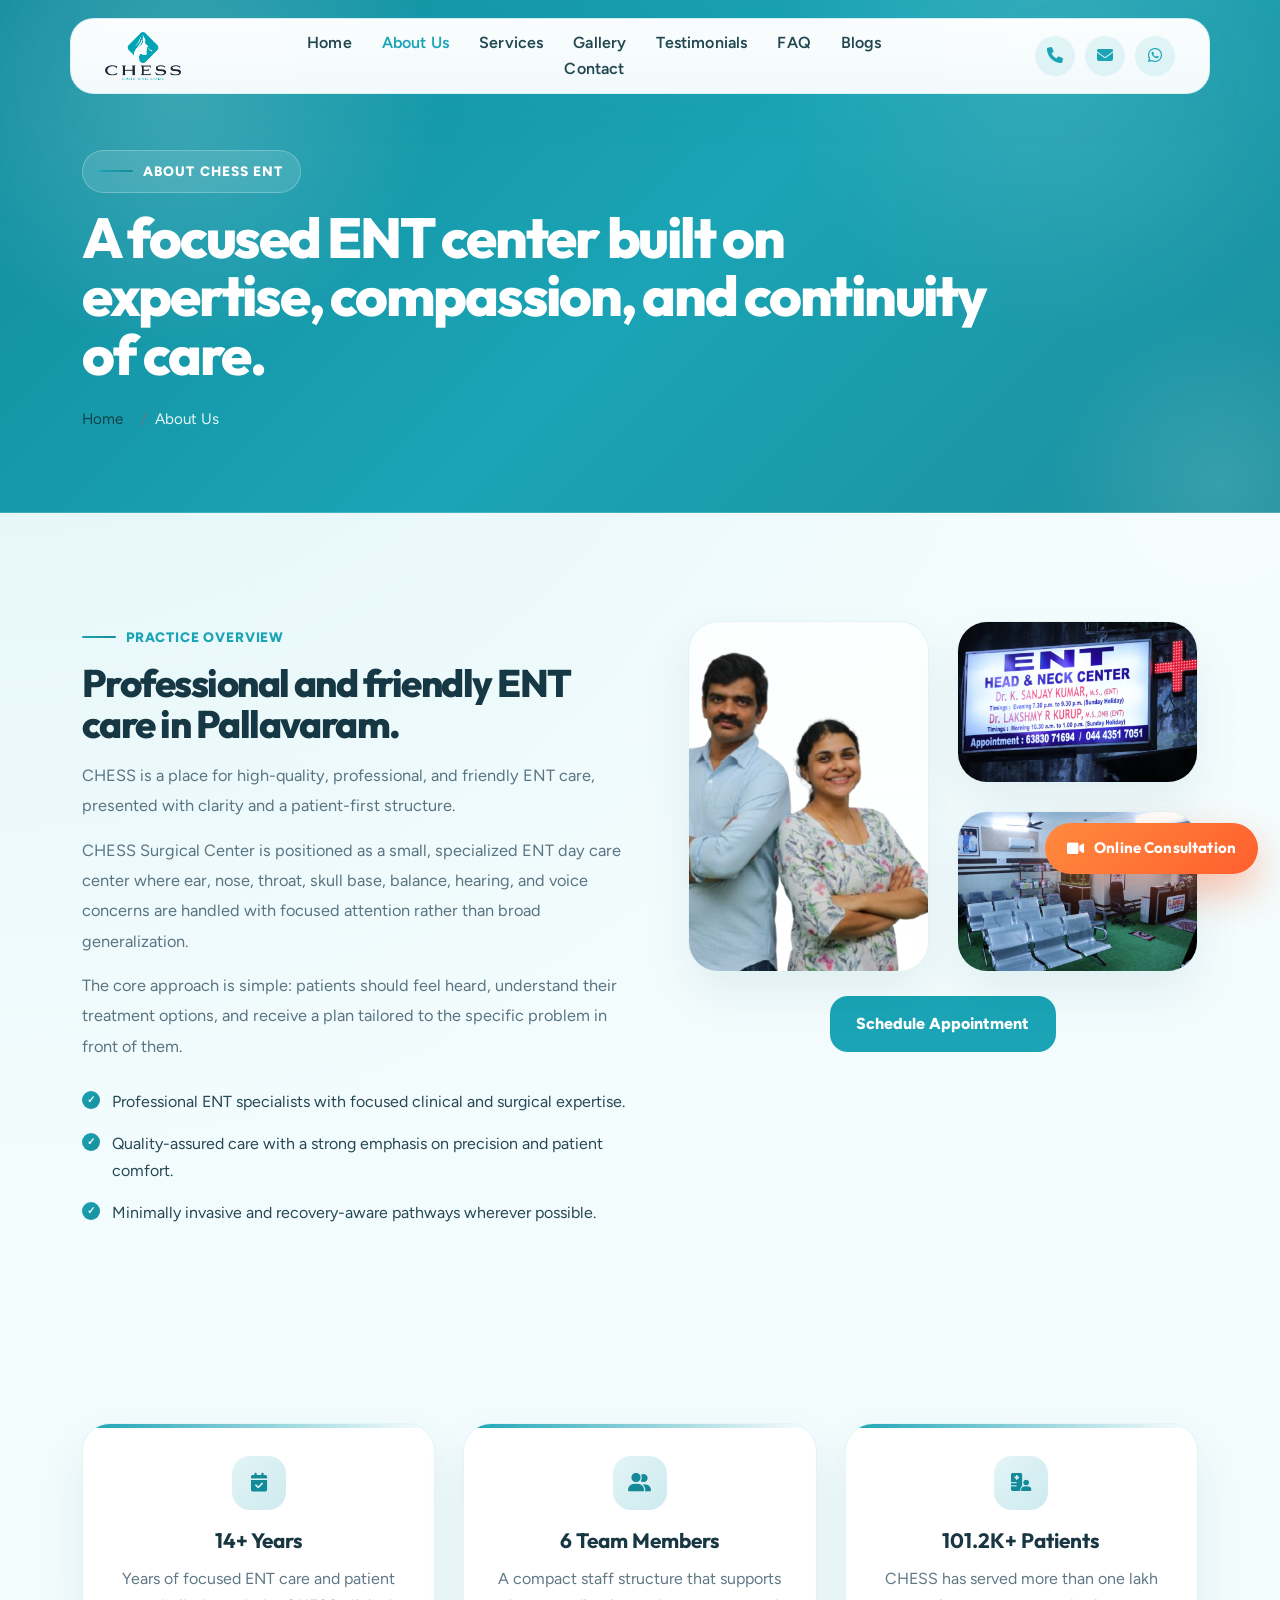
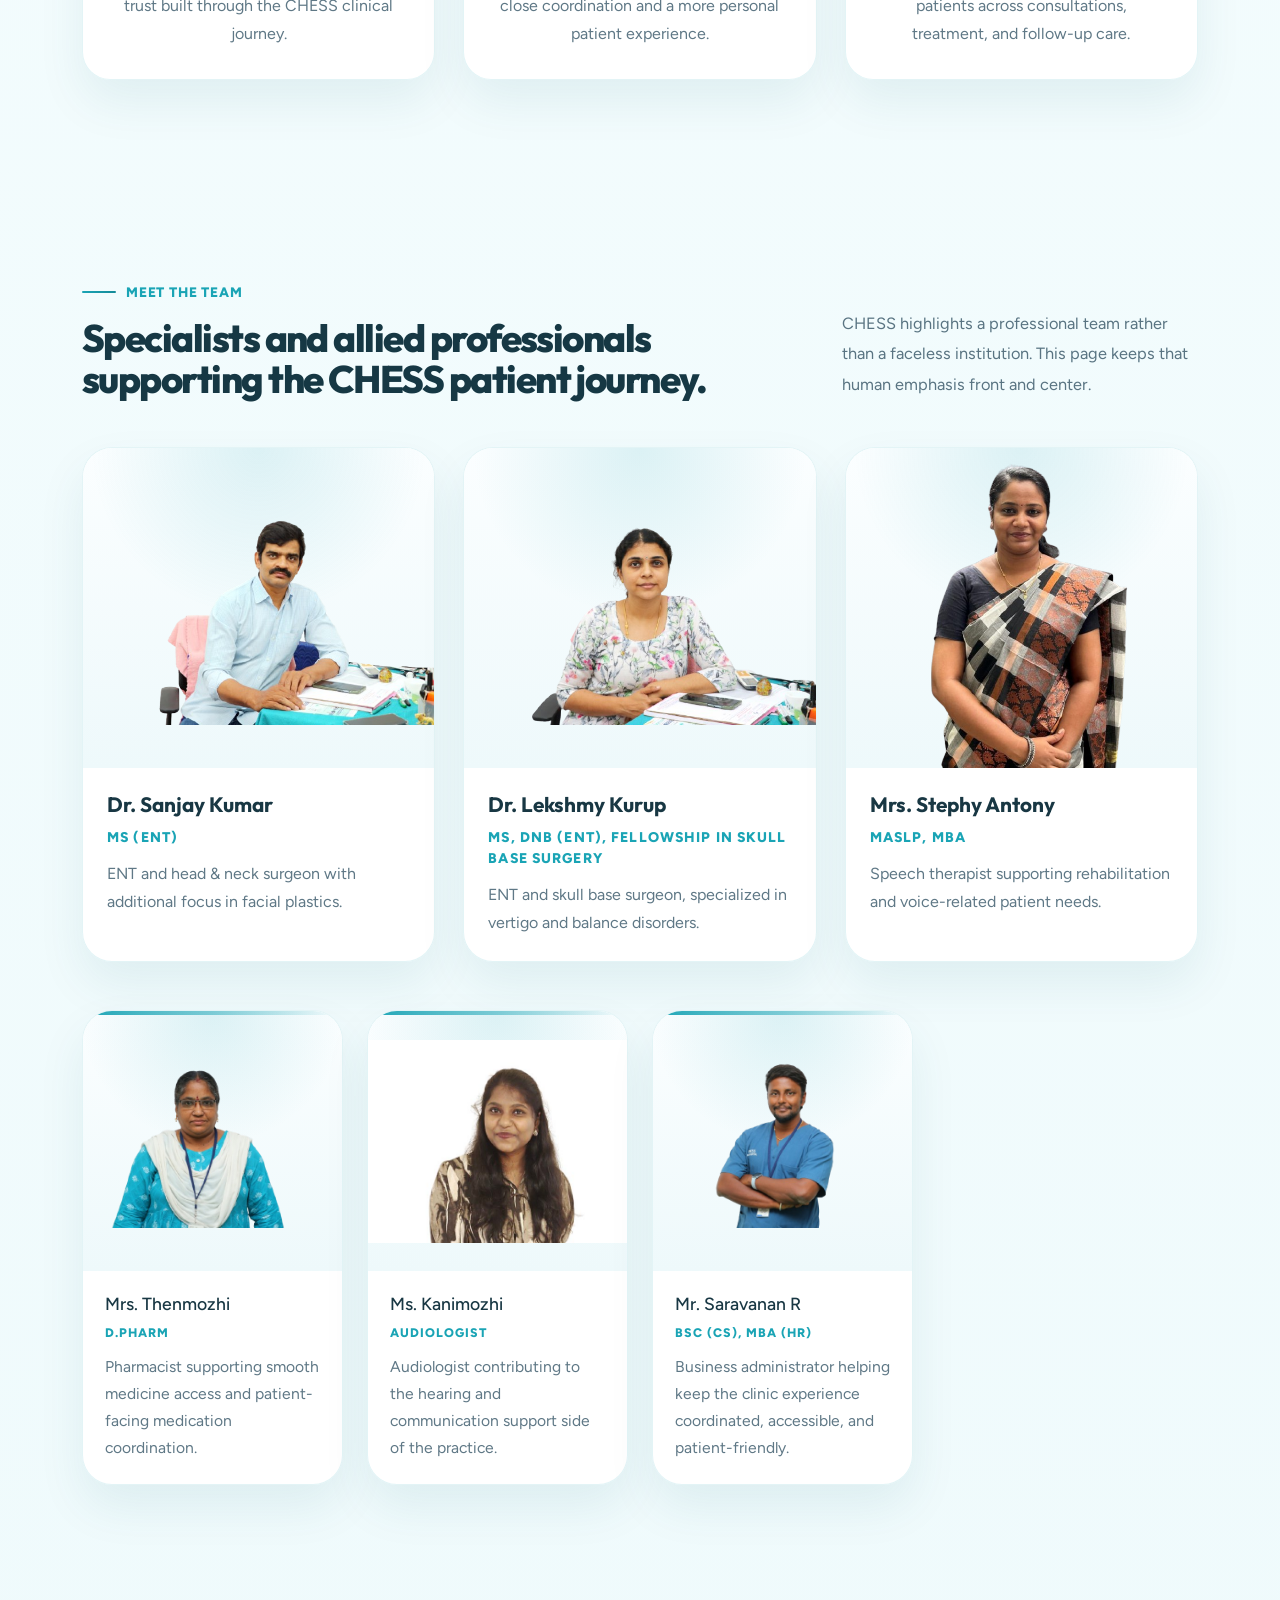
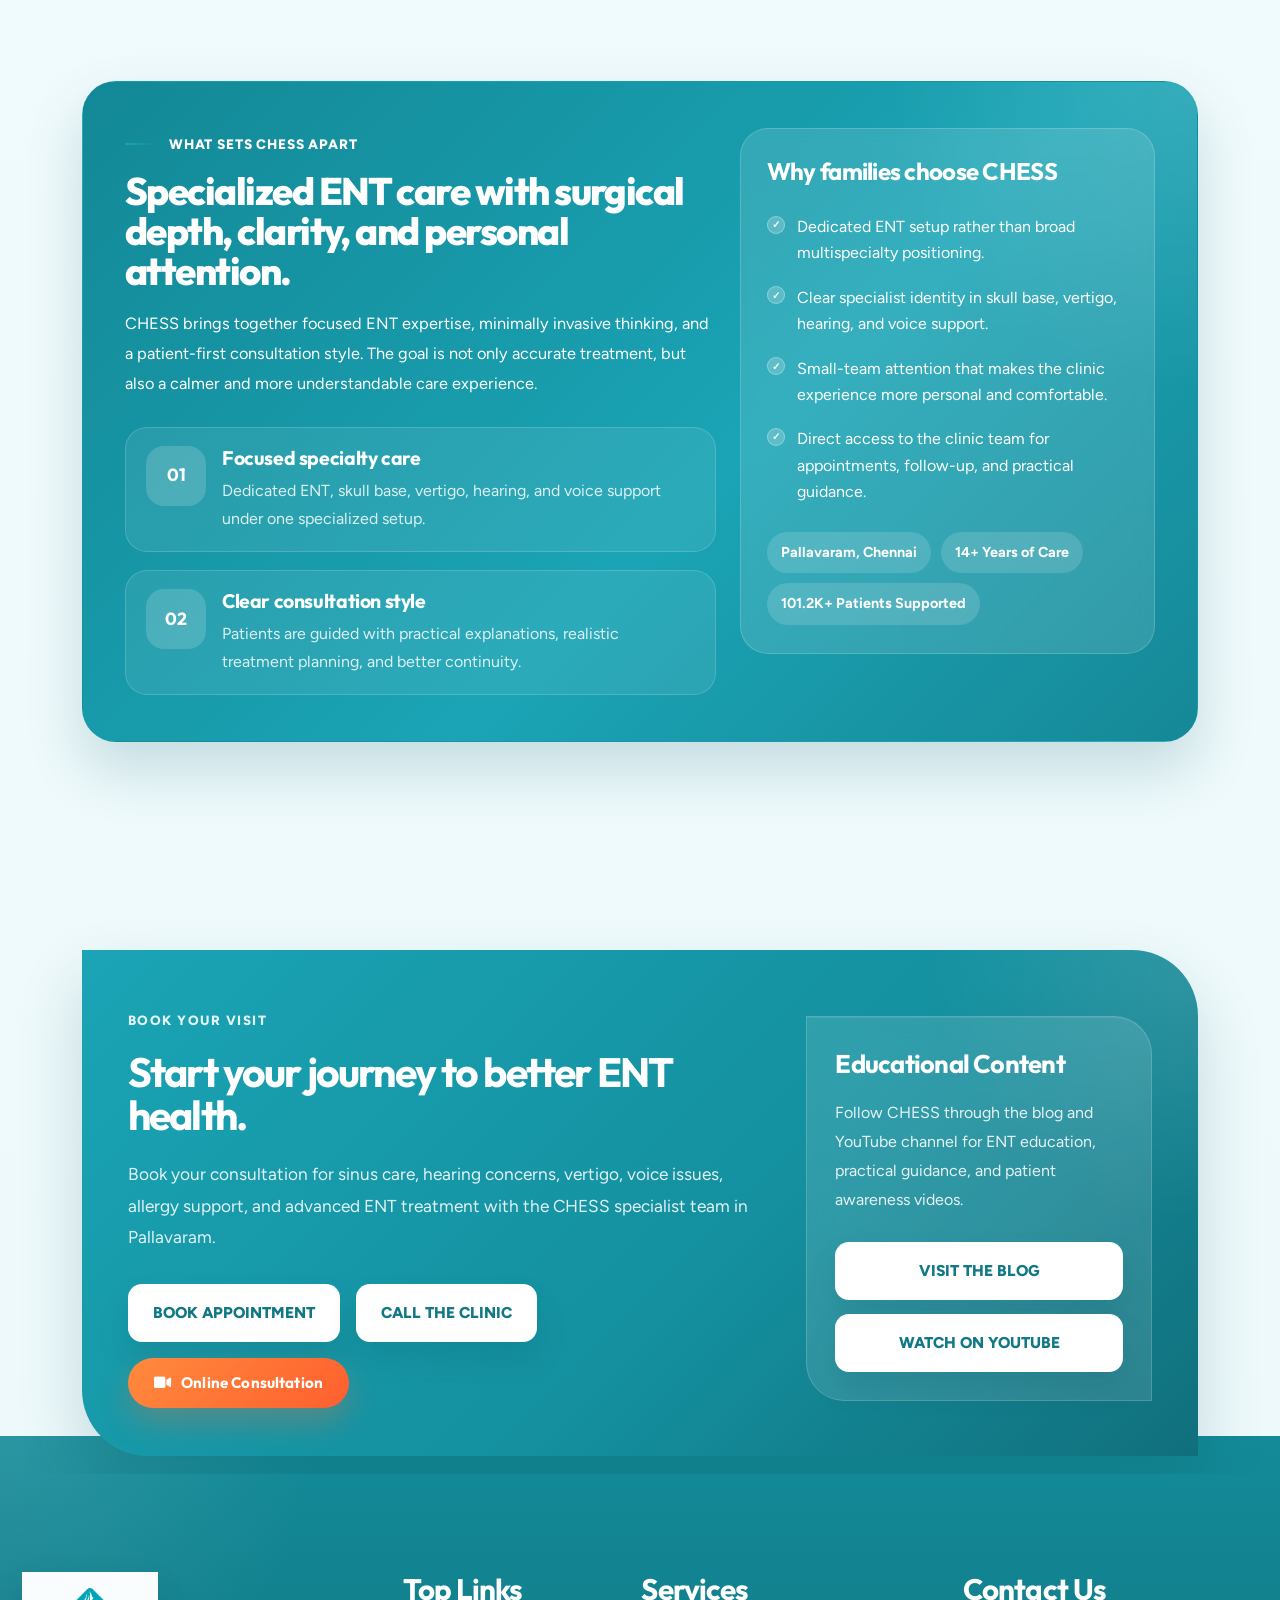
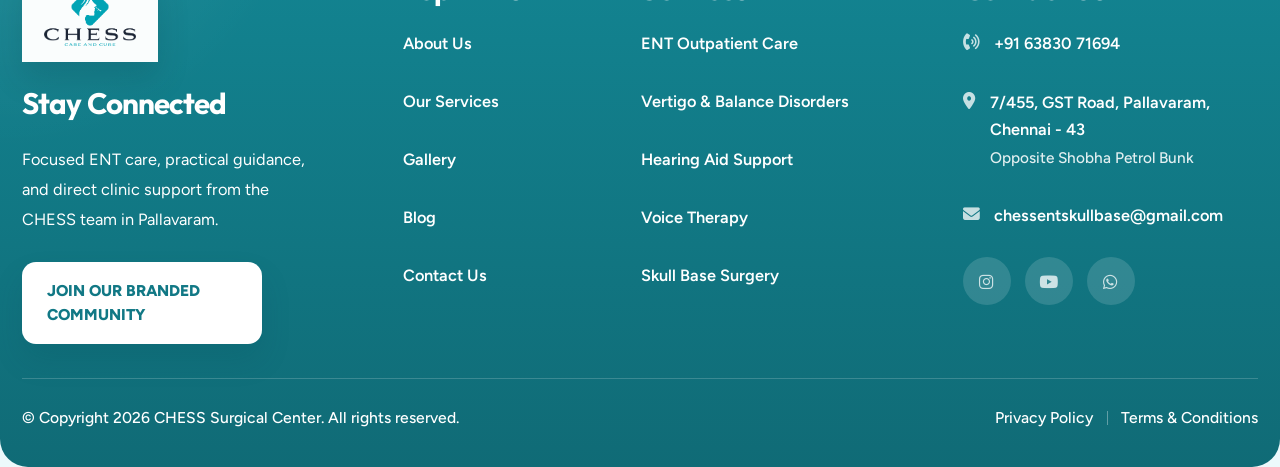
==== commit 79329e36: "commit" ====
--- a/about.html
+++ b/about.html
@@ -112,6 +112,7 @@
       <h3>Focused ENT care with direct access to the clinic team.</h3>
       <p>Calling time is 10 AM to 10 PM. Book appointments quickly through phone or WhatsApp.</p>
       <a class="jyoti-community-btn chessent-community-btn" href="https://wa.me/916383071694" target="_blank" rel="noopener noreferrer">Book Appointment on WhatsApp</a>
+      <a class="chessent-cta-online-btn chessent-offcanvas-online-btn" href="https://drksk.exlyapp.com/7648fef9-ce8d-4b00-85bf-c547a57aedb8" target="_blank" rel="noopener noreferrer"><i class="fa-solid fa-video"></i> Online Consultation</a>
     </div>
   </div>
   <div class="vl-offcanvas-overlay"></div>
@@ -154,7 +155,7 @@
               <div class="media-shell"><img src="assets/img/chessent/gallery-6.jpg" alt="CHESS clinic space"></div>
             </div>
             <div class="about-image-cta">
-              <a class="btn-brand" href="https://drksk.exlyapp.com/7648fef9-ce8d-4b00-85bf-c547a57aedb8" target="_blank" rel="noopener noreferrer">Schedule Appointment</a>
+              <a class="btn-brand" href="https://docs.google.com/forms/d/e/1FAIpQLSdbThxPCA3OmnQGDK2QUruDE75adWVaq2bn9YkKVHi5Rb8_4w/viewform" target="_blank" rel="noopener noreferrer">Schedule Appointment</a>
             </div>
           </div>
         </div>
@@ -308,8 +309,9 @@
             <h2>Start your journey to better ENT health.</h2>
             <p>Book your consultation for sinus care, hearing concerns, vertigo, voice issues, allergy support, and advanced ENT treatment with the CHESS specialist team in Pallavaram.</p>
             <div class="chessent-footer-cta-actions">
-              <a href="https://drksk.exlyapp.com/7648fef9-ce8d-4b00-85bf-c547a57aedb8" class="chessent-cta-light-btn" target="_blank" rel="noopener noreferrer">Book Appointment</a>
+              <a href="https://docs.google.com/forms/d/e/1FAIpQLSdbThxPCA3OmnQGDK2QUruDE75adWVaq2bn9YkKVHi5Rb8_4w/viewform" class="chessent-cta-light-btn" target="_blank" rel="noopener noreferrer">Book Appointment</a>
               <a href="tel:+916383071694" class="chessent-cta-accent-btn">Call the Clinic</a>
+              <a href="https://drksk.exlyapp.com/7648fef9-ce8d-4b00-85bf-c547a57aedb8" class="chessent-cta-online-btn" target="_blank" rel="noopener noreferrer"><i class="fa-solid fa-video"></i> Online Consultation</a>
             </div>
           </div>
           <aside class="chessent-footer-cta-side">
@@ -323,6 +325,7 @@
         </div>
       </div>
     </section>
+  <a href="https://drksk.exlyapp.com/7648fef9-ce8d-4b00-85bf-c547a57aedb8" class="chessent-cta-online-btn chessent-online-floating" target="_blank" rel="noopener noreferrer" aria-label="Book online consultation"><i class="fa-solid fa-video"></i><span class="chessent-online-floating__label">Online Consultation</span></a>
   </main>
 
   <footer class="vl-footer6-section-area">
--- a/assets/css/chessent.css
+++ b/assets/css/chessent.css
@@ -7478,6 +7478,72 @@
   color: var(--chessent-primary);
 }
 
+.chessent-cta-online-btn {
+  display: inline-flex;
+  align-items: center;
+  gap: 10px;
+  padding: 14px 26px;
+  border-radius: 999px;
+  background: linear-gradient(135deg, #ff8a3d, #ff5f2e);
+  color: #ffffff !important;
+  font-family: "Outfit", sans-serif;
+  font-weight: 700;
+  font-size: 0.95rem;
+  letter-spacing: 0.01em;
+  border: none;
+  text-decoration: none;
+  transition: transform 0.25s ease, box-shadow 0.25s ease, filter 0.25s ease;
+  box-shadow: 0 14px 30px rgba(255, 107, 53, 0.28);
+  white-space: nowrap;
+}
+
+.chessent-cta-online-btn:hover,
+.chessent-cta-online-btn:focus-visible {
+  transform: translateY(-2px);
+  filter: brightness(1.06);
+  color: #ffffff !important;
+  box-shadow: 0 18px 38px rgba(255, 107, 53, 0.38);
+  outline: none;
+}
+
+.chessent-cta-online-btn i {
+  font-size: 0.95rem;
+}
+
+.chessent-offcanvas-online-btn {
+  display: flex;
+  justify-content: center;
+  margin-top: 12px;
+  width: 100%;
+}
+
+.chessent-online-floating {
+  position: fixed;
+  right: 22px;
+  bottom: 26px;
+  z-index: 1040;
+  padding: 14px 22px;
+  box-shadow: 0 18px 40px rgba(255, 107, 53, 0.42);
+  animation: chessentOnlinePulse 2.4s ease-in-out infinite;
+}
+
+@keyframes chessentOnlinePulse {
+  0%, 100% { box-shadow: 0 18px 40px rgba(255, 107, 53, 0.42); }
+  50%      { box-shadow: 0 18px 50px rgba(255, 107, 53, 0.68); }
+}
+
+@media (max-width: 575.98px) {
+  .chessent-online-floating {
+    right: 14px;
+    bottom: 18px;
+    padding: 12px 16px;
+    font-size: 0.85rem;
+  }
+  .chessent-online-floating .chessent-online-floating__label {
+    display: none;
+  }
+}
+
 .modal-gallery {
   display: grid;
   grid-template-columns: repeat(2, 1fr);
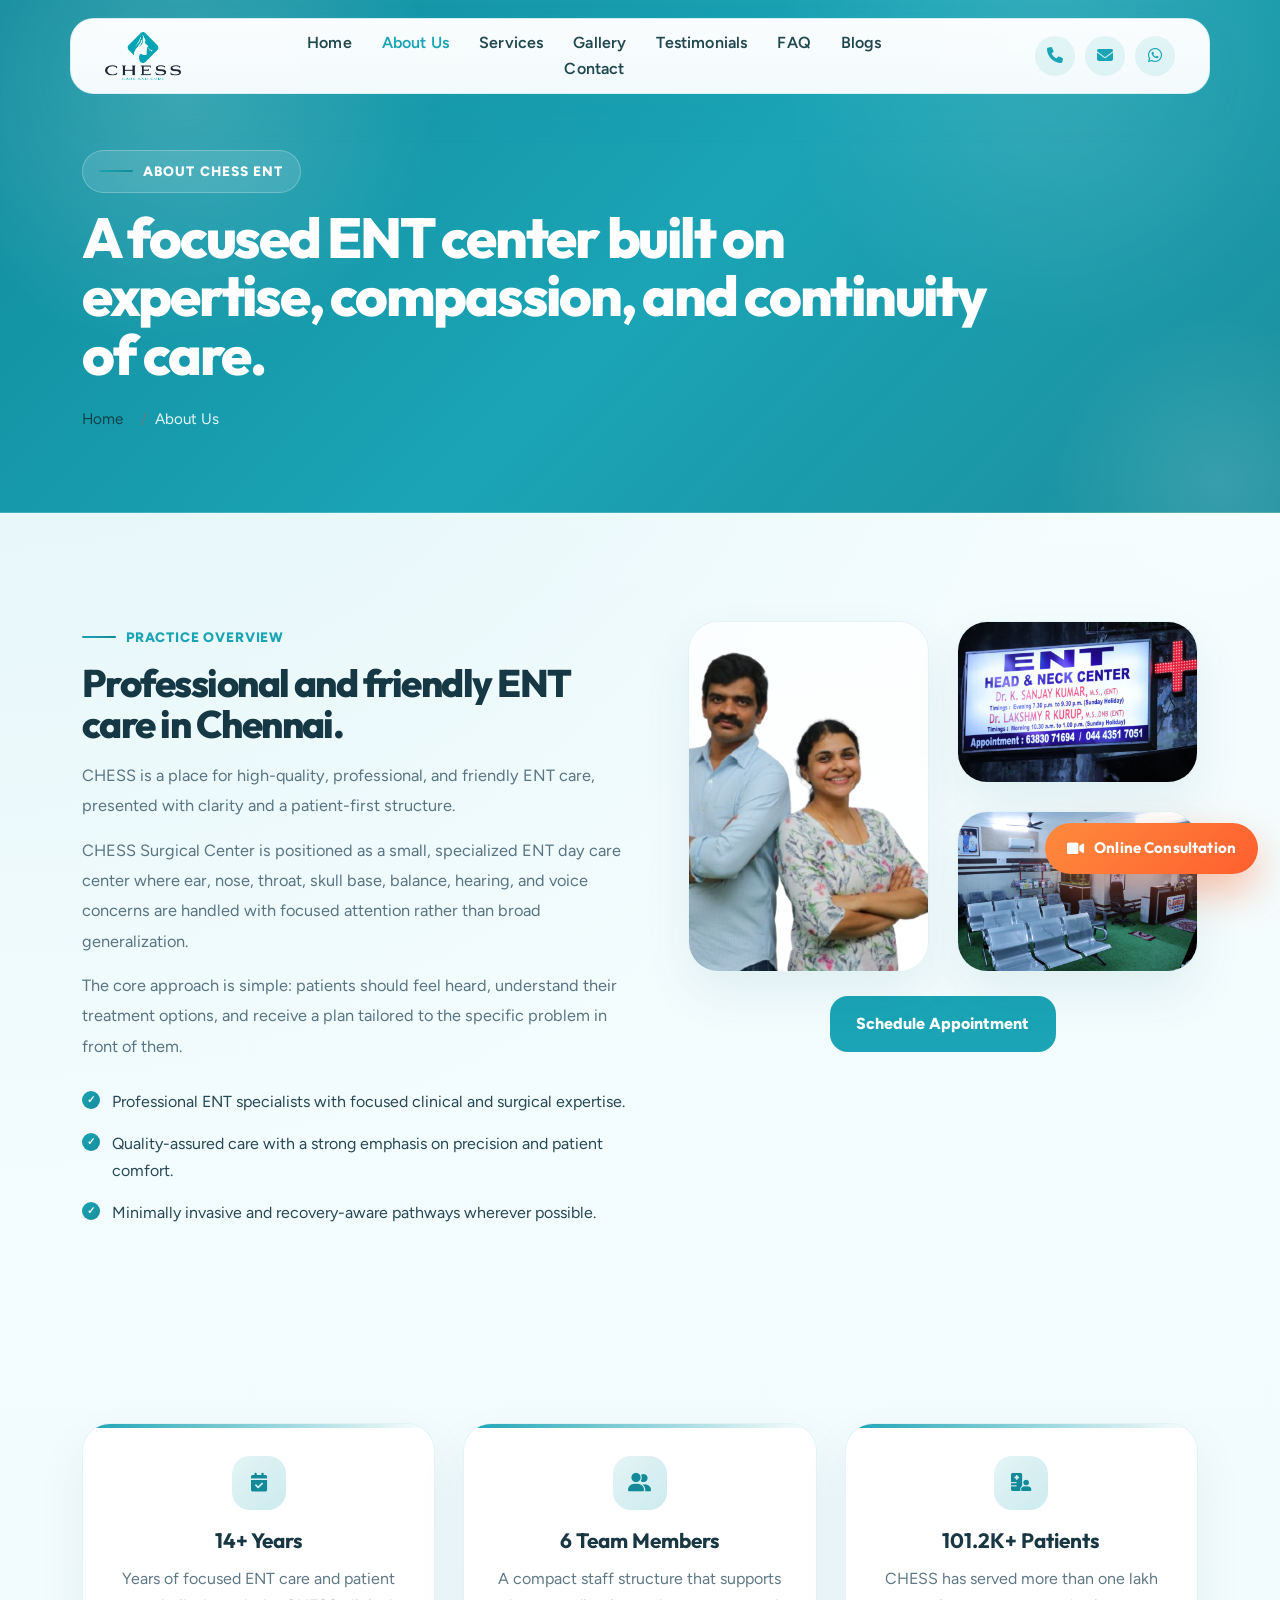
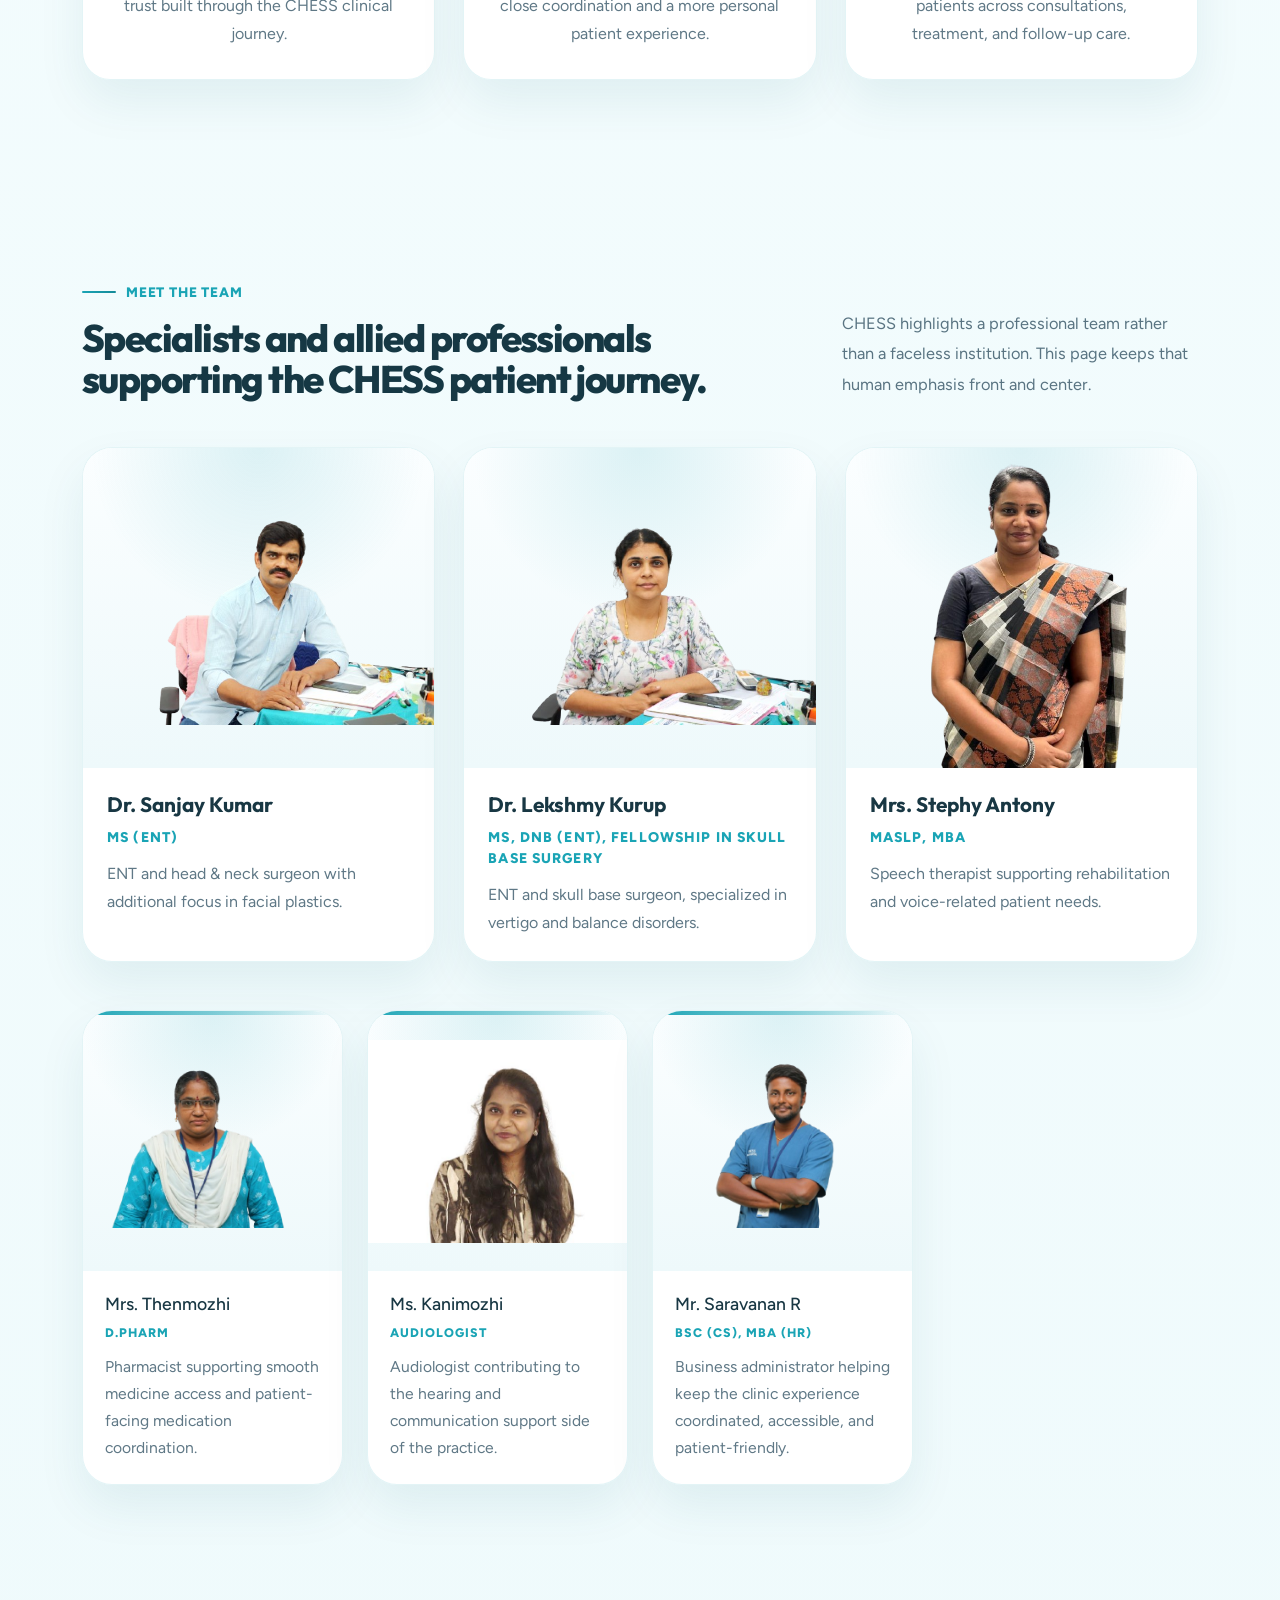
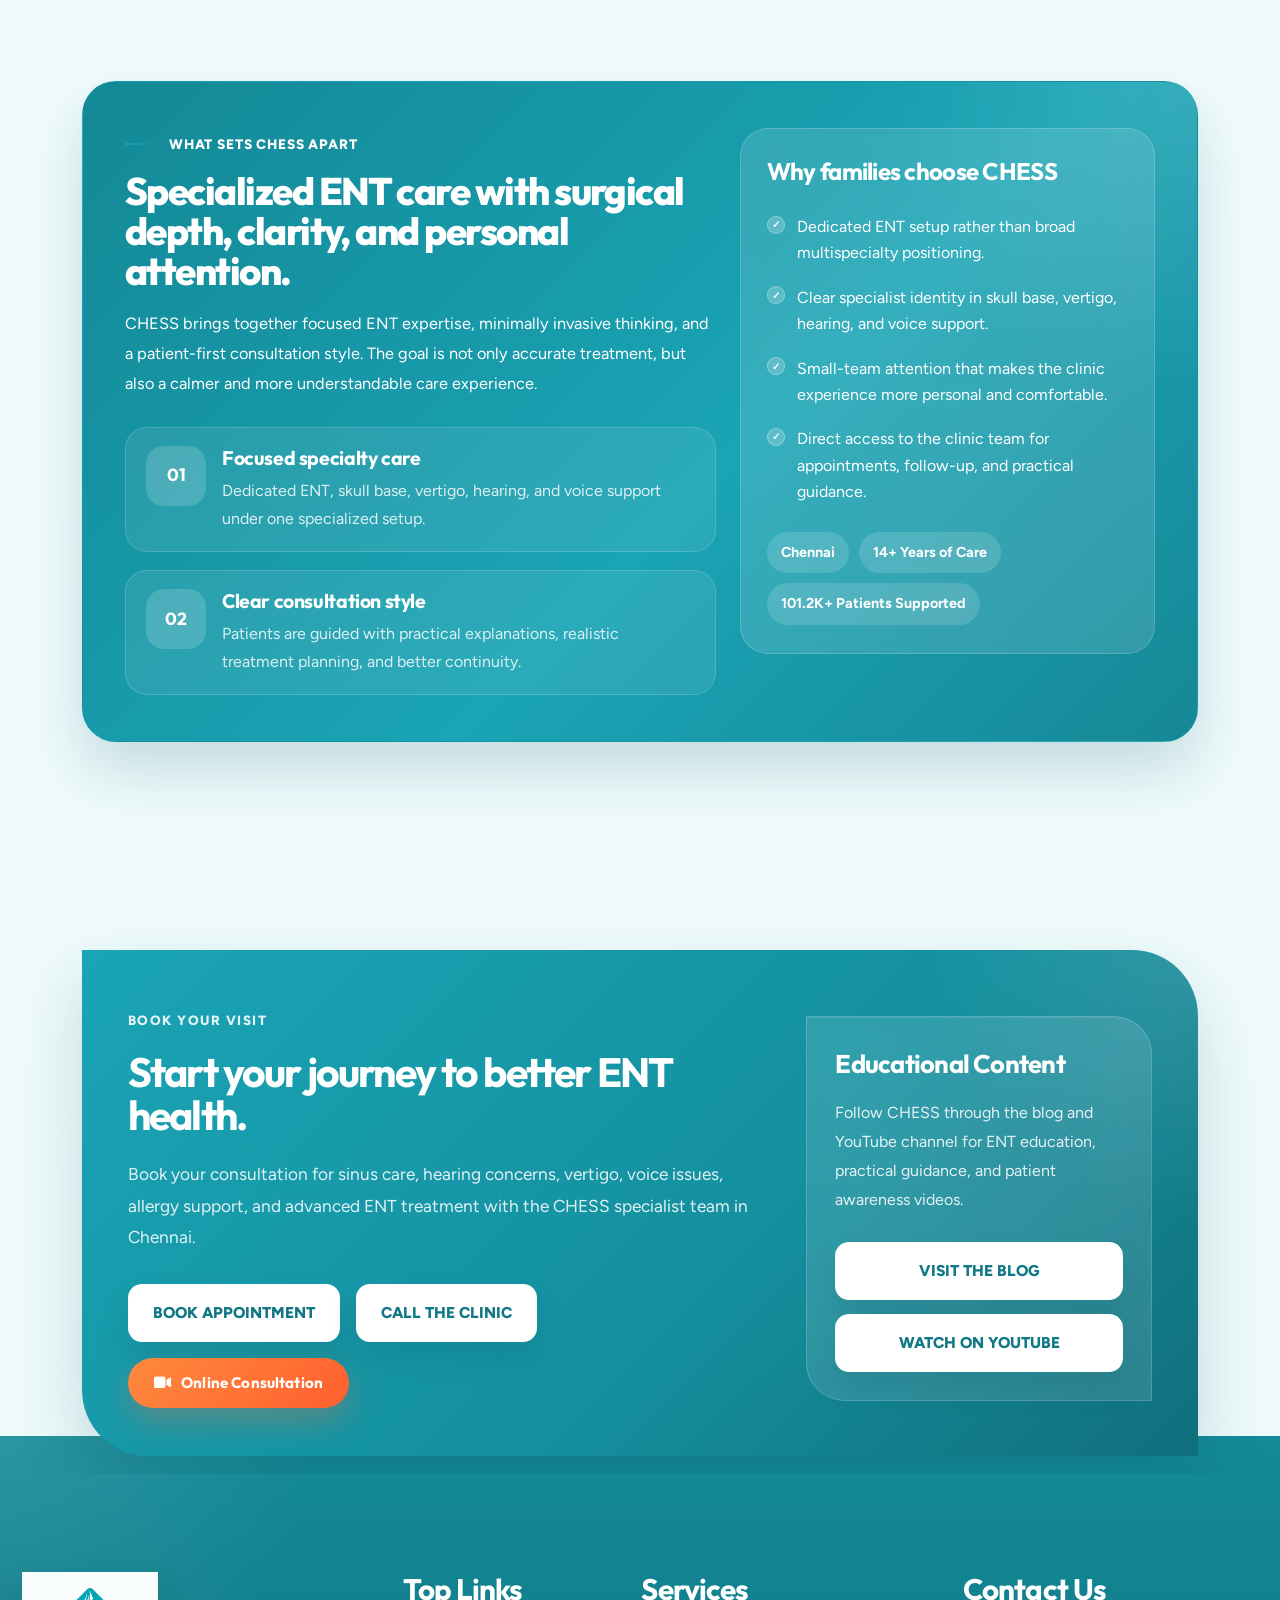
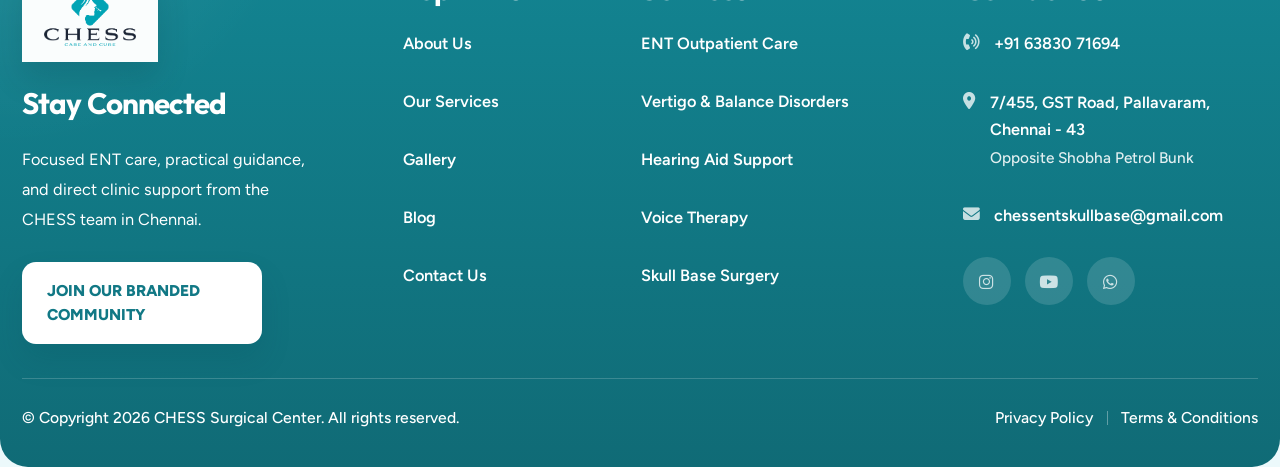
==== commit 76cf1942: "commit" ====
--- a/about.html
+++ b/about.html
@@ -4,7 +4,7 @@
   <meta charset="UTF-8">
   <meta name="viewport" content="width=device-width, initial-scale=1.0">
   <title>About CHESS ENT | CHESS Surgical Center</title>
-  <meta name="description" content="Learn about CHESS ENT in Pallavaram, Chennai, including the specialist team, patient-first approach, and focused ENT care philosophy of CHESS Surgical Center.">
+  <meta name="description" content="Learn about CHESS ENT in Chennai, including the specialist team, patient-first approach, and focused ENT care philosophy of CHESS Surgical Center.">
   <link rel="icon" href="assets/img/chessent/logo.png" type="image/png">
   <link rel="stylesheet" href="assets/css/plugins/bootstrap.min.css">
   <link rel="stylesheet" href="assets/css/plugins/fontawesome.css">
@@ -136,7 +136,7 @@
         <div class="split-panel">
           <div>
             <span class="section-kicker">Practice Overview</span>
-            <h2 class="section-heading">Professional and friendly ENT care in Pallavaram.</h2>
+            <h2 class="section-heading">Professional and friendly ENT care in Chennai.</h2>
             <div class="section-copy mt-3">
               <p>CHESS is a place for high-quality, professional, and friendly ENT care, presented with clarity and a patient-first structure.</p>
               <p>CHESS Surgical Center is positioned as a small, specialized ENT day care center where ear, nose, throat, skull base, balance, hearing, and voice concerns are handled with focused attention rather than broad generalization.</p>
@@ -290,7 +290,7 @@
                   <li>Direct access to the clinic team for appointments, follow-up, and practical guidance.</li>
                 </ul>
                 <div class="chessent-why-tags">
-                  <span>Pallavaram, Chennai</span>
+                  <span>Chennai</span>
                   <span>14+ Years of Care</span>
                   <span>101.2K+ Patients Supported</span>
                 </div>
@@ -307,7 +307,7 @@
           <div class="chessent-footer-cta-main">
             <span class="chessent-footer-cta-kicker">Book Your Visit</span>
             <h2>Start your journey to better ENT health.</h2>
-            <p>Book your consultation for sinus care, hearing concerns, vertigo, voice issues, allergy support, and advanced ENT treatment with the CHESS specialist team in Pallavaram.</p>
+            <p>Book your consultation for sinus care, hearing concerns, vertigo, voice issues, allergy support, and advanced ENT treatment with the CHESS specialist team in Chennai.</p>
             <div class="chessent-footer-cta-actions">
               <a href="https://docs.google.com/forms/d/e/1FAIpQLSdbThxPCA3OmnQGDK2QUruDE75adWVaq2bn9YkKVHi5Rb8_4w/viewform" class="chessent-cta-light-btn" target="_blank" rel="noopener noreferrer">Book Appointment</a>
               <a href="tel:+916383071694" class="chessent-cta-accent-btn">Call the Clinic</a>
@@ -336,7 +336,7 @@
             <img src="assets/img/chessent/logo.png" alt="CHESS Surgical Center logo">
           </div>
           <h3>Stay Connected</h3>
-          <p>Focused ENT care, practical guidance, and direct clinic support from the CHESS team in Pallavaram.</p>
+          <p>Focused ENT care, practical guidance, and direct clinic support from the CHESS team in Chennai.</p>
           <a class="chessent-footer-join-btn" href="https://drksk.exlyapp.com/f19cac8b-d568-4418-a63f-c0035a0ec953" target="_blank" rel="noopener noreferrer">Join Our Branded Community</a>
         </div>
         <div class="chessent-footer-links">
--- a/assets/css/chessent.css
+++ b/assets/css/chessent.css
@@ -7472,6 +7472,7 @@
   margin-bottom: 10px;
   color: var(--chessent-muted);
   line-height: 1.72;
+  list-style: revert;
 }
 
 .chessent-service-modal .modal-list li::marker {
@@ -7551,6 +7552,10 @@
   margin: 18px 0 22px;
 }
 
+.modal-gallery--three {
+  grid-template-columns: repeat(3, 1fr);
+}
+
 .modal-gallery__item {
   margin: 0;
   border-radius: 18px;
@@ -7581,8 +7586,18 @@
   text-align: center;
 }
 
+@media (max-width: 767.98px) {
+  .modal-gallery--three {
+    grid-template-columns: repeat(2, 1fr);
+  }
+}
+
 @media (max-width: 575.98px) {
   .modal-gallery {
+    grid-template-columns: 1fr;
+  }
+
+  .modal-gallery--three {
     grid-template-columns: 1fr;
   }
 
